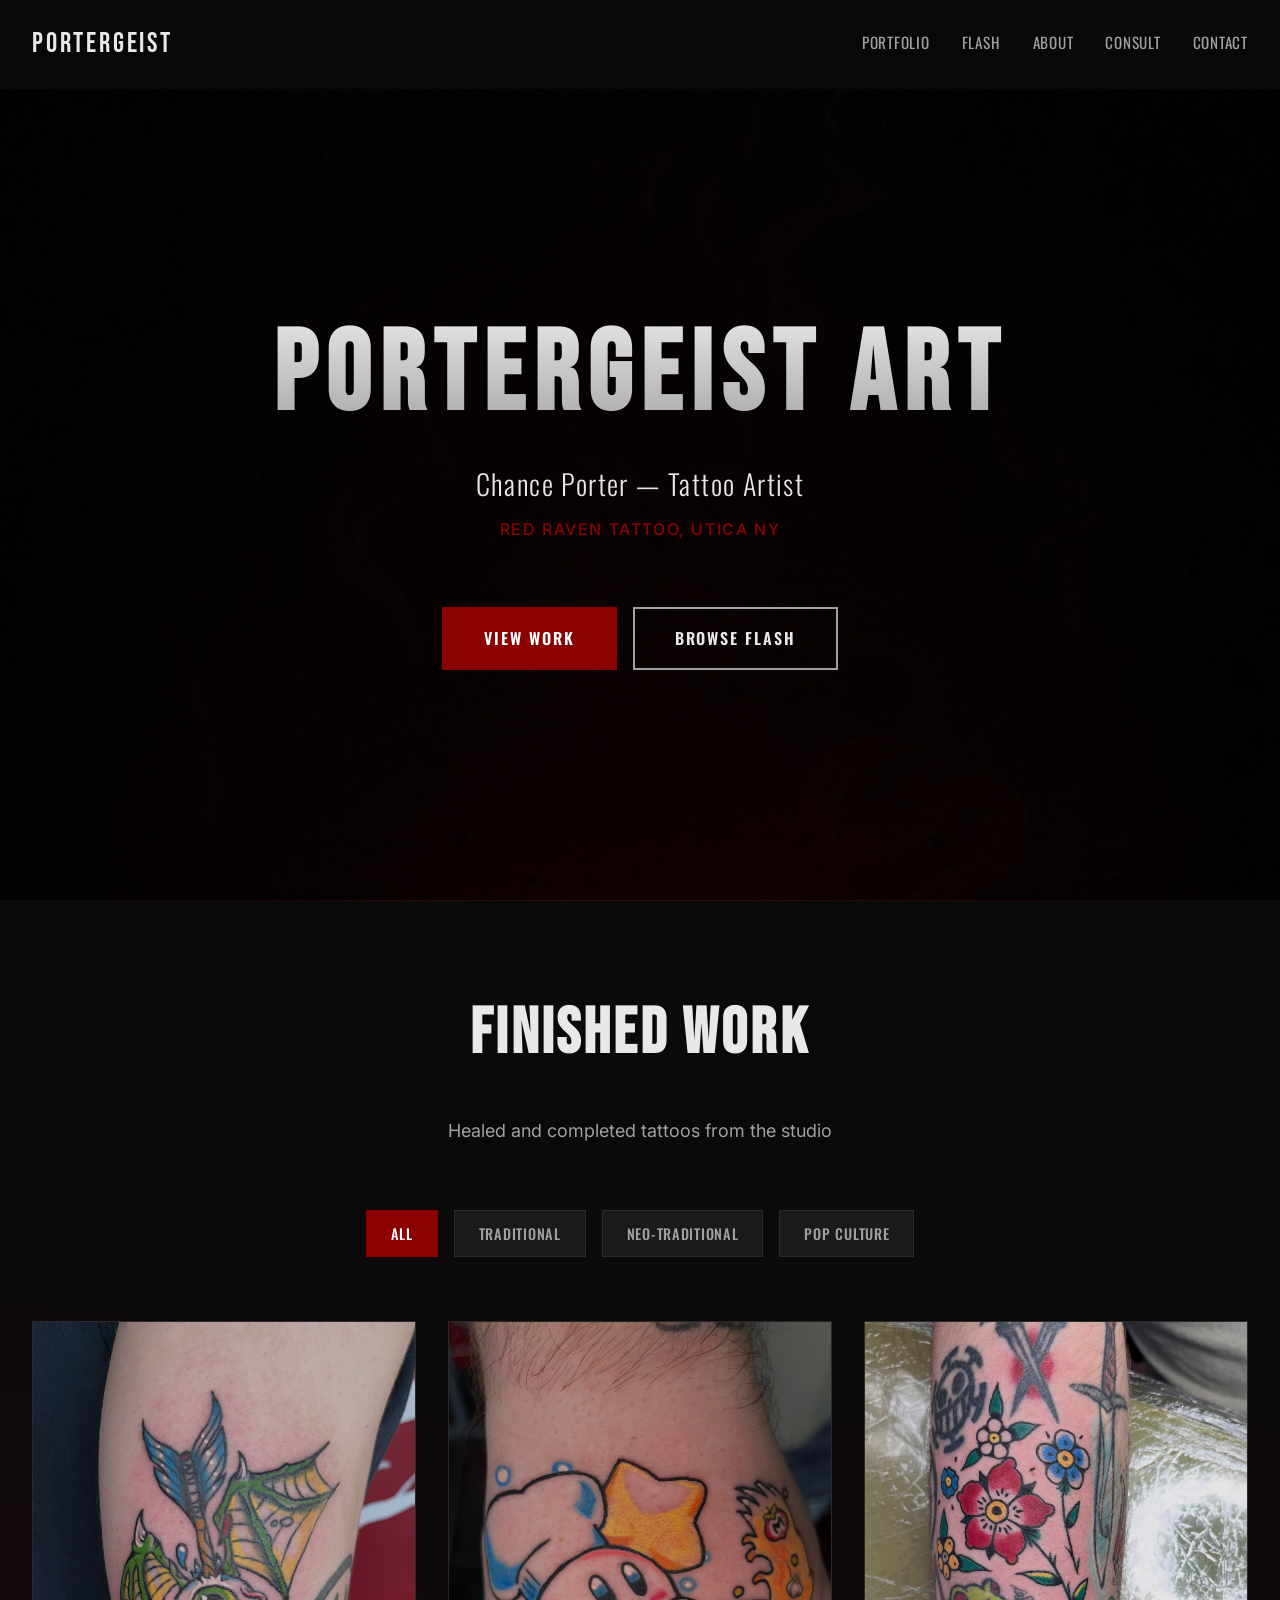
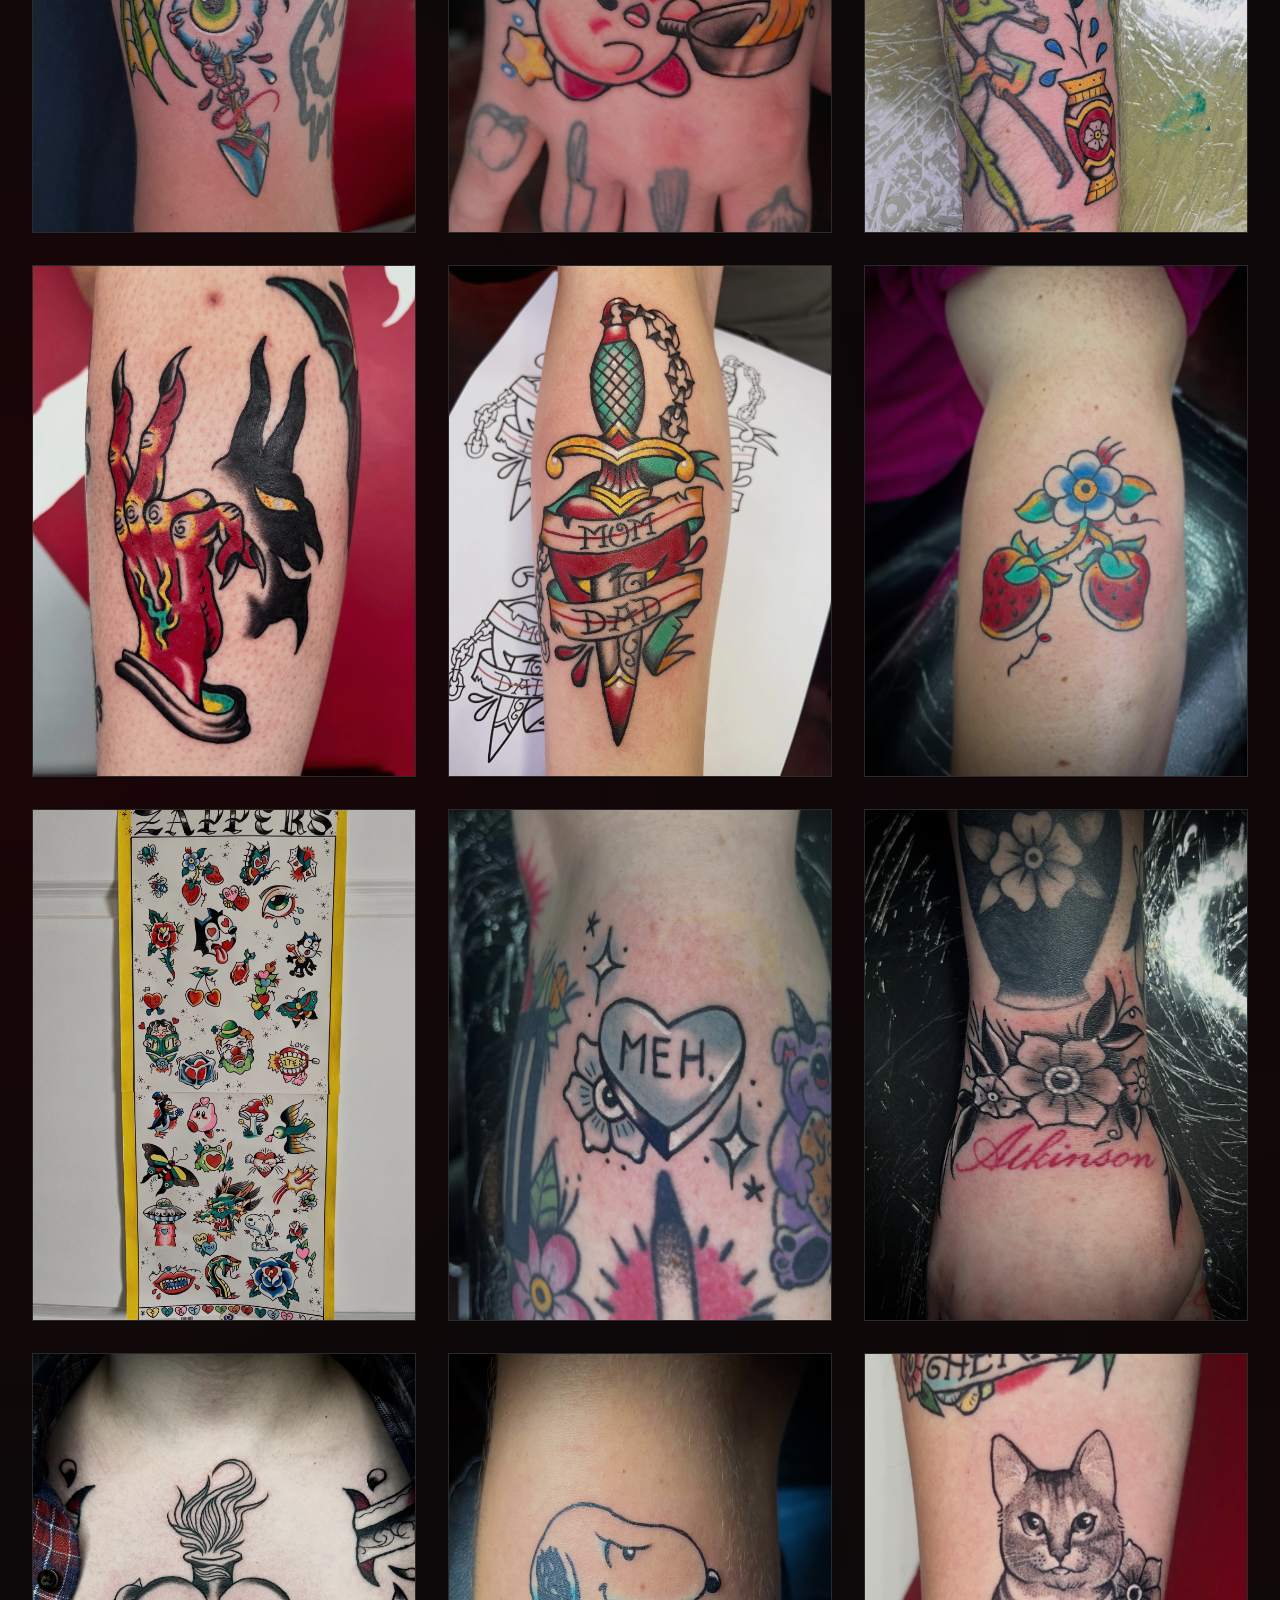
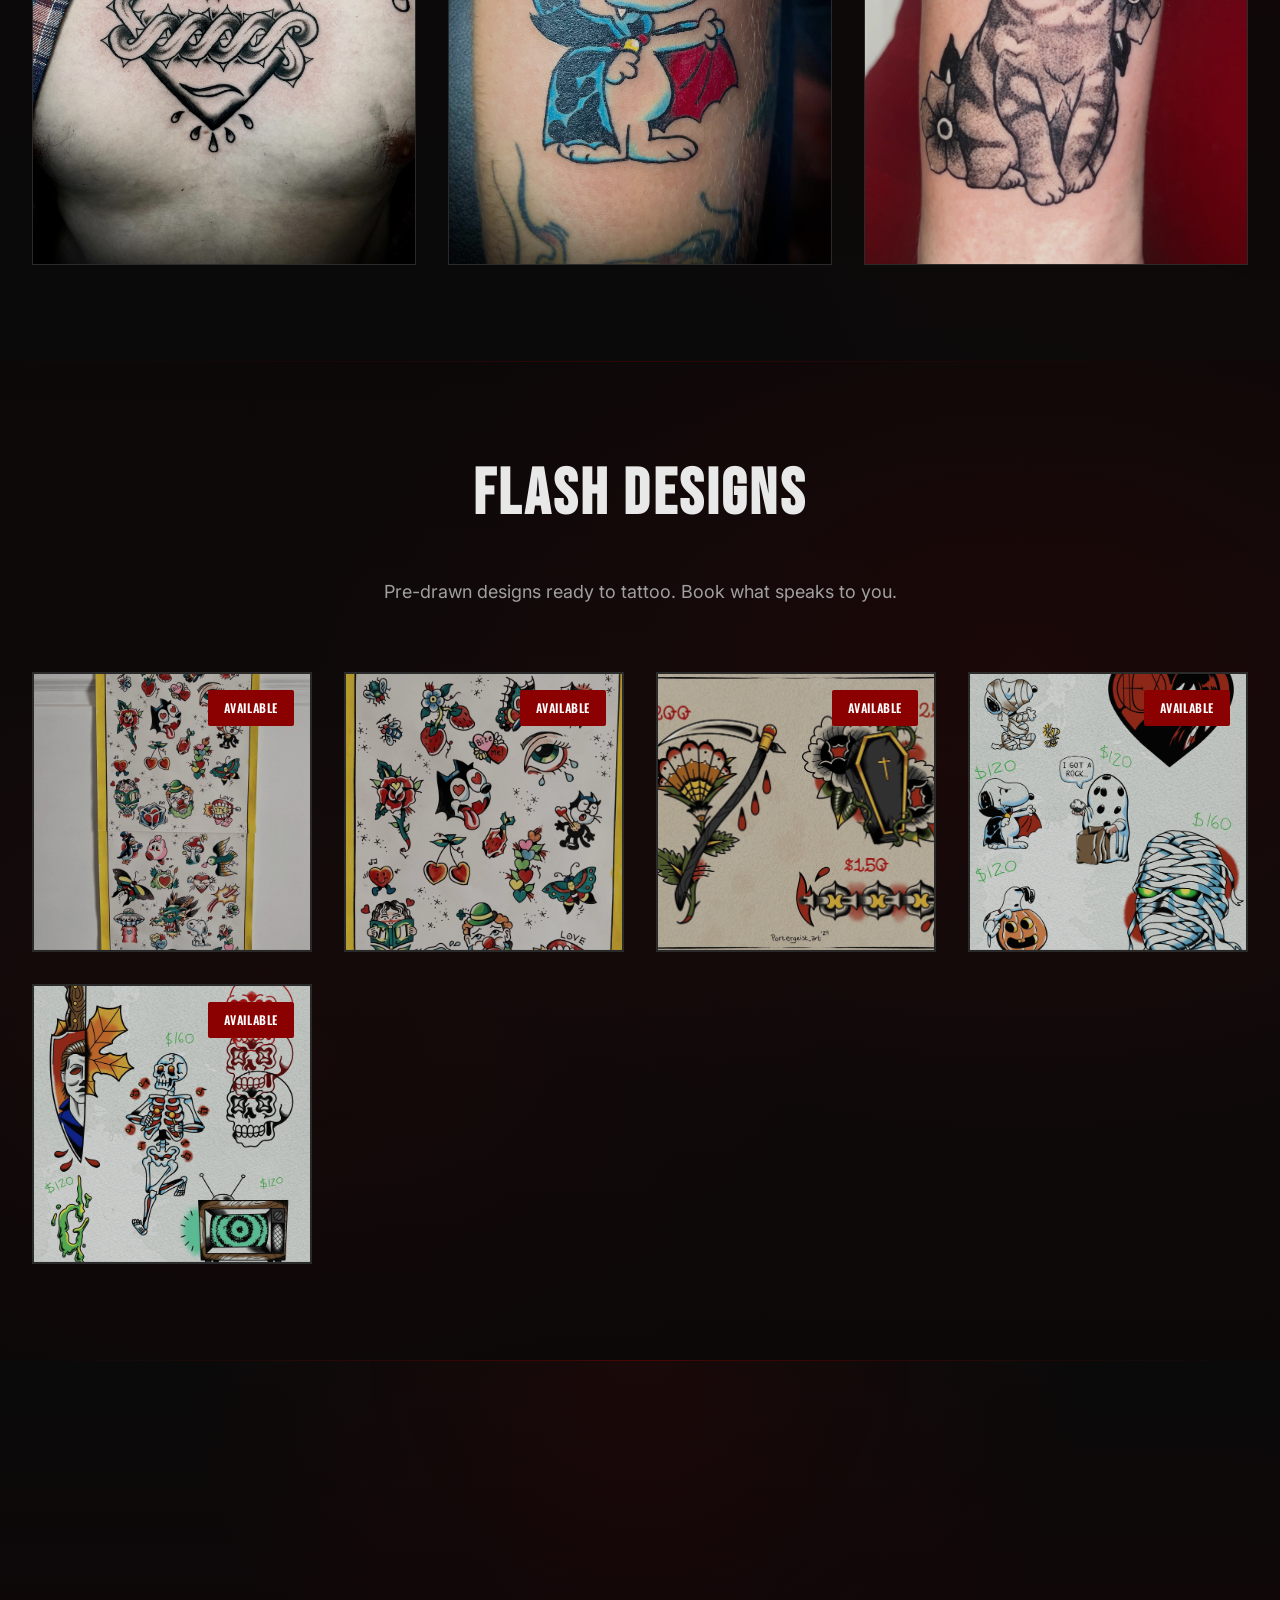
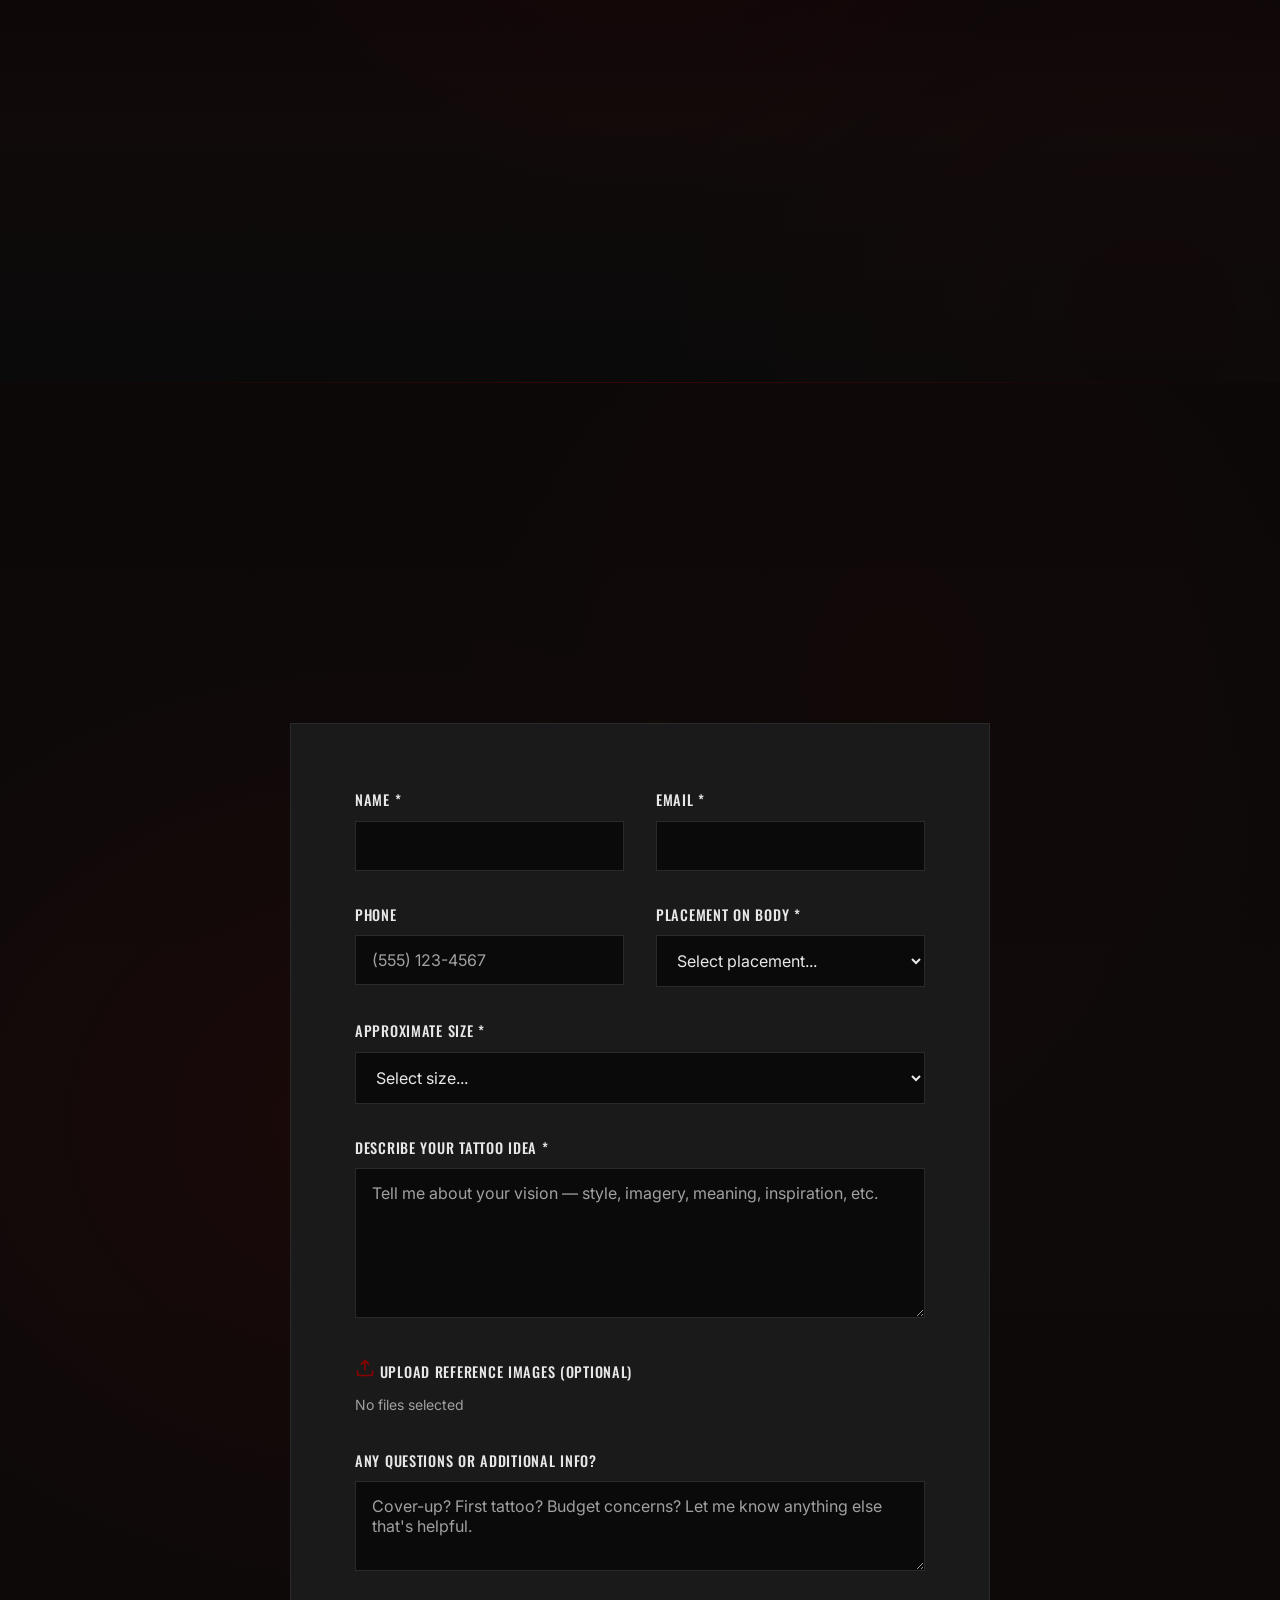
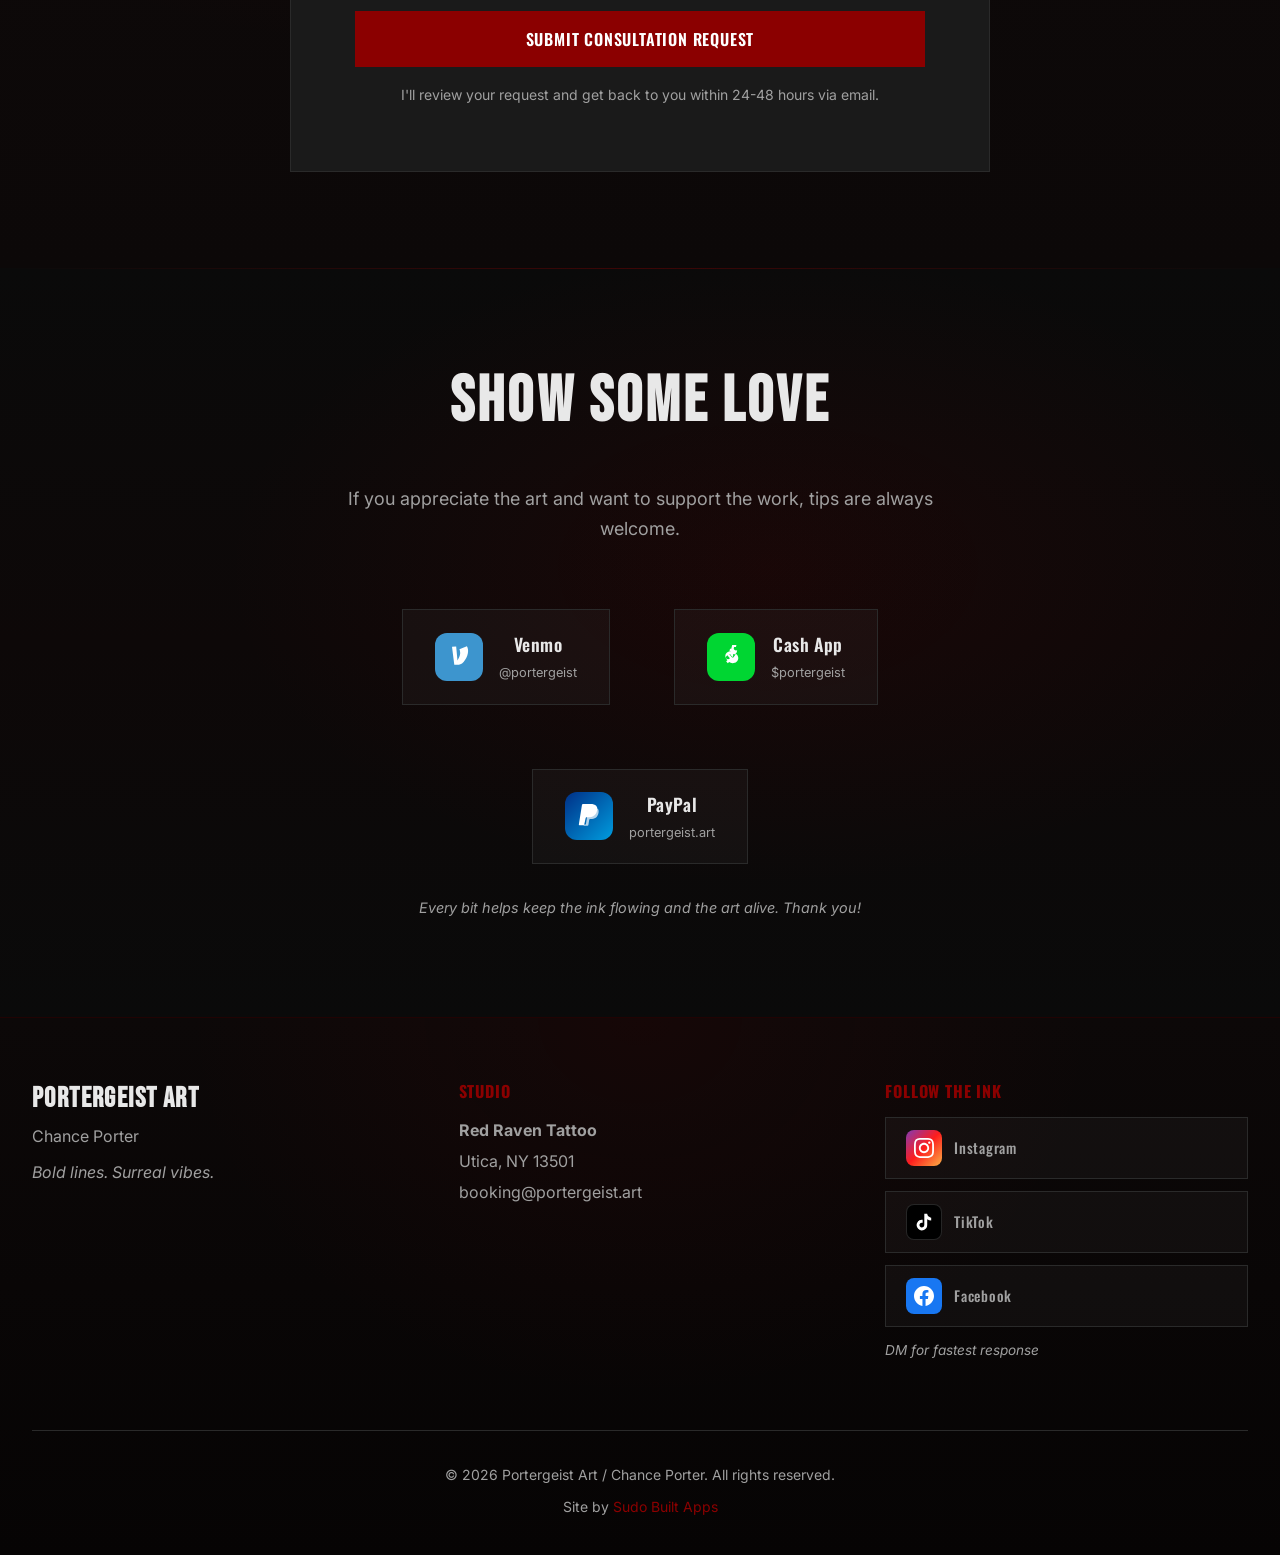
==== index.html @ 1c32aead "Portergeist Art - tattoo portfolio site for Chance Porter" ====
<!DOCTYPE html>
<html lang="en">
<head>
    <meta charset="UTF-8">
    <meta name="viewport" content="width=device-width, initial-scale=1.0">
    <meta name="description" content="Portergeist Art - Chance Porter, tattoo artist specializing in neo-traditional, blackwork, and illustrative tattoos at Red Raven Tattoo, Utica NY">
    <title>Portergeist Art | Chance Porter - Tattoo Artist</title>
    
    <!-- Google Fonts -->
    <link rel="preconnect" href="https://fonts.googleapis.com">
    <link rel="preconnect" href="https://fonts.gstatic.com" crossorigin>
    <link href="https://fonts.googleapis.com/css2?family=Bebas+Neue&family=Oswald:wght@300;400;600;700&family=Inter:wght@300;400;500;600&display=swap" rel="stylesheet">
    
    <link rel="stylesheet" href="styles.css">
</head>
<body>
    <!-- Navigation -->
    <nav class="navbar" id="navbar">
        <div class="nav-container">
            <a href="#hero" class="nav-logo">PORTERGEIST</a>
            <button class="nav-toggle" id="navToggle" aria-label="Toggle navigation">
                <span></span>
                <span></span>
                <span></span>
            </button>
            <ul class="nav-menu" id="navMenu">
                <li><a href="#portfolio" class="nav-link">Portfolio</a></li>
                <li><a href="#flash" class="nav-link">Flash</a></li>
                <li><a href="#about" class="nav-link">About</a></li>
                <li><a href="#consultation" class="nav-link">Consult</a></li>
                <li><a href="#contact" class="nav-link">Contact</a></li>
            </ul>
        </div>
    </nav>

    <!-- Hero Section -->
    <section id="hero" class="hero">
        <div class="hero-content">
            <h1 class="hero-title" data-scroll-reveal>PORTERGEIST ART</h1>
            <p class="hero-subtitle" data-scroll-reveal>Chance Porter — Tattoo Artist</p>
            <p class="hero-location" data-scroll-reveal>Red Raven Tattoo, Utica NY</p>
            <div class="hero-ctas" data-scroll-reveal>
                <a href="#portfolio" class="hero-cta" data-text="View Work"><span>View Work</span></a>
                <a href="#flash" class="hero-cta hero-cta-secondary" data-text="Browse Flash"><span>Browse Flash</span></a>
            </div>
        </div>
        <div class="hero-overlay"></div>
        <div class="hero-bg"></div>
    </section>

    <!-- Portfolio Section (Completed Work) -->
    <section id="portfolio" class="portfolio">
        <div class="container">
            <h2 class="section-title" data-scroll-reveal>Finished Work</h2>
            <p class="section-intro" data-scroll-reveal>Healed and completed tattoos from the studio</p>
            
            <!-- Filter Tabs -->
            <div class="filter-tabs" data-scroll-reveal>
                <button class="filter-btn active" data-filter="all">All</button>
                <button class="filter-btn" data-filter="traditional">Traditional</button>
                <button class="filter-btn" data-filter="neo-traditional">Neo-Traditional</button>
                <button class="filter-btn" data-filter="pop-culture">Pop Culture</button>
            </div>

            <!-- Masonry Gallery -->
            <div class="gallery" id="portfolioGallery">
                <!-- Gallery items generated by JavaScript -->
            </div>
        </div>
    </section>

    <!-- Flash Gallery Section (Available Designs) -->
    <section id="flash" class="flash-gallery">
        <div class="container">
            <h2 class="section-title" data-scroll-reveal>Flash Designs</h2>
            <p class="section-intro" data-scroll-reveal>Pre-drawn designs ready to tattoo. Book what speaks to you.</p>
            
            <div class="flash-grid" id="flashGrid">
                <!-- Flash items generated by JavaScript -->
            </div>
        </div>
    </section>

    <!-- About Section -->
    <section id="about" class="about">
        <div class="container">
            <div class="about-content">
                <h2 class="section-title" data-scroll-reveal>About Portergeist</h2>
                <div class="about-text" data-scroll-reveal>
                    <p class="about-intro">Trad and Neo-Trad tattoo artist at Red Raven Tattoo in Utica, NY.</p>
                    <p>Bold lines, bright color, and a soft spot for pop culture. From classic American traditional to anime and cartoon pieces — if you've got an idea, let's make it permanent.</p>
                    <div class="about-socials">
                        <a href="https://instagram.com/portergeist_art" target="_blank" class="social-stat social-stat--ig">
                            <div class="social-stat-icon">
                                <svg viewBox="0 0 24 24"><path d="M12 2.163c3.204 0 3.584.012 4.85.07 3.252.148 4.771 1.691 4.919 4.919.058 1.265.069 1.645.069 4.849 0 3.205-.012 3.584-.069 4.849-.149 3.225-1.664 4.771-4.919 4.919-1.266.058-1.644.07-4.85.07-3.204 0-3.584-.012-4.849-.07-3.26-.149-4.771-1.699-4.919-4.92-.058-1.265-.07-1.644-.07-4.849 0-3.204.013-3.583.07-4.849.149-3.227 1.664-4.771 4.919-4.919 1.266-.057 1.645-.069 4.849-.069zm0-2.163c-3.259 0-3.667.014-4.947.072-4.358.2-6.78 2.618-6.98 6.98-.059 1.281-.073 1.689-.073 4.948 0 3.259.014 3.668.072 4.948.2 4.358 2.618 6.78 6.98 6.98 1.281.058 1.689.072 4.948.072 3.259 0 3.668-.014 4.948-.072 4.354-.2 6.782-2.618 6.979-6.98.059-1.28.073-1.689.073-4.948 0-3.259-.014-3.667-.072-4.947-.196-4.354-2.617-6.78-6.979-6.98-1.281-.059-1.69-.073-4.949-.073zm0 5.838c-3.403 0-6.162 2.759-6.162 6.162s2.759 6.163 6.162 6.163 6.162-2.759 6.162-6.163c0-3.403-2.759-6.162-6.162-6.162zm0 10.162c-2.209 0-4-1.79-4-4 0-2.209 1.791-4 4-4s4 1.791 4 4c0 2.21-1.791 4-4 4zm6.406-11.845c-.796 0-1.441.645-1.441 1.44s.645 1.44 1.441 1.44c.795 0 1.439-.645 1.439-1.44s-.644-1.44-1.439-1.44z"/></svg>
                            </div>
                            <div class="social-stat-info">
                                <span class="social-stat-number">801</span>
                                <span class="social-stat-label">Followers</span>
                                <span class="social-stat-handle">@portergeist_art</span>
                            </div>
                        </a>
                        <a href="https://tiktok.com/@chance_portergeist" target="_blank" class="social-stat social-stat--tt">
                            <div class="social-stat-icon">
                                <svg viewBox="0 0 24 24"><path d="M19.59 6.69a4.83 4.83 0 01-3.77-4.25V2h-3.45v13.67a2.89 2.89 0 01-2.88 2.5 2.89 2.89 0 01-2.89-2.89 2.89 2.89 0 012.89-2.89c.28 0 .54.04.79.1v-3.5a6.37 6.37 0 00-.79-.05A6.34 6.34 0 003.15 15.2a6.34 6.34 0 006.34 6.34 6.34 6.34 0 006.34-6.34V8.98a8.21 8.21 0 004.76 1.52v-3.4a4.85 4.85 0 01-1-.41z"/></svg>
                            </div>
                            <div class="social-stat-info">
                                <span class="social-stat-number">97</span>
                                <span class="social-stat-label">Followers</span>
                                <span class="social-stat-handle">@chance_portergeist</span>
                            </div>
                        </a>
                    </div>
                </div>
            </div>
        </div>
    </section>

    <!-- Consultation Form Section -->
    <section id="consultation" class="consultation">
        <div class="container">
            <h2 class="section-title" data-scroll-reveal>Start Your Journey</h2>
            <p class="consultation-intro" data-scroll-reveal>Ready to bring your vision to life? Fill out the form below for an initial consultation.</p>
            
            <form class="consultation-form" id="consultationForm" data-scroll-reveal>
                <div class="form-row">
                    <div class="form-group">
                        <label for="name">Name *</label>
                        <input type="text" id="name" name="name" required>
                    </div>
                    <div class="form-group">
                        <label for="email">Email *</label>
                        <input type="email" id="email" name="email" required>
                    </div>
                </div>
                
                <div class="form-row">
                    <div class="form-group">
                        <label for="phone">Phone</label>
                        <input type="tel" id="phone" name="phone" placeholder="(555) 123-4567">
                    </div>
                    <div class="form-group">
                        <label for="placement">Placement on Body *</label>
                        <select id="placement" name="placement" required>
                            <option value="">Select placement...</option>
                            <option value="arm">Arm (upper/forearm)</option>
                            <option value="leg">Leg (thigh/calf)</option>
                            <option value="back">Back (full/upper/lower)</option>
                            <option value="chest">Chest</option>
                            <option value="shoulder">Shoulder</option>
                            <option value="ribs">Ribs</option>
                            <option value="hand-foot">Hand/Foot</option>
                            <option value="neck">Neck</option>
                            <option value="other">Other</option>
                        </select>
                    </div>
                </div>
                
                <div class="form-group">
                    <label for="size">Approximate Size *</label>
                    <select id="size" name="size" required>
                        <option value="">Select size...</option>
                        <option value="small">Small (< 3 inches / palm-sized)</option>
                        <option value="medium">Medium (3-6 inches / hand-sized)</option>
                        <option value="large">Large (6-12 inches / half limb)</option>
                        <option value="xlarge">Extra Large (> 12 inches / full limb)</option>
                        <option value="sleeve">Sleeve (half or full)</option>
                        <option value="back-piece">Back Piece</option>
                    </select>
                </div>
                
                <div class="form-group">
                    <label for="description">Describe Your Tattoo Idea *</label>
                    <textarea id="description" name="description" rows="6" placeholder="Tell me about your vision — style, imagery, meaning, inspiration, etc." required></textarea>
                </div>
                
                <div class="form-group">
                    <label for="references" class="file-label">
                        <svg width="20" height="20" viewBox="0 0 24 24" fill="none" stroke="currentColor" stroke-width="2">
                            <path d="M21 15v4a2 2 0 0 1-2 2H5a2 2 0 0 1-2-2v-4"></path>
                            <polyline points="17 8 12 3 7 8"></polyline>
                            <line x1="12" y1="3" x2="12" y2="15"></line>
                        </svg>
                        Upload Reference Images (optional)
                    </label>
                    <input type="file" id="references" name="references" accept="image/*" multiple>
                    <span class="file-info" id="fileInfo">No files selected</span>
                </div>
                
                <div class="form-group">
                    <label for="questions">Any Questions or Additional Info?</label>
                    <textarea id="questions" name="questions" rows="3" placeholder="Cover-up? First tattoo? Budget concerns? Let me know anything else that's helpful."></textarea>
                </div>
                
                <button type="submit" class="btn btn-primary btn-block">Submit Consultation Request</button>
                <p class="form-note">I'll review your request and get back to you within 24-48 hours via email.</p>
            </form>
        </div>
    </section>

    <!-- Tip Jar Section -->
    <section id="tips" class="tips">
        <div class="container">
            <div class="tips-content" data-scroll-reveal>
                <h2 class="section-title">Show Some Love</h2>
                <p class="tips-intro">If you appreciate the art and want to support the work, tips are always welcome.</p>
                
                <div class="tip-options">
                    <a href="#" class="tip-btn tip-venmo" target="_blank" rel="noopener">
                        <div class="tip-icon tip-icon--venmo">
                            <svg viewBox="0 0 24 24" fill="white">
                                <path d="M19.885 1.293c.838 1.437 1.215 2.918 1.215 4.791 0 5.967-5.095 13.715-9.228 13.715H7.29L5 1.81l4.17-.394 1.305 14.072c1.215-1.981 2.717-5.089 2.717-7.215 0-1.793-.305-3.014-.793-3.96L19.885 1.293z"/>
                            </svg>
                        </div>
                        <div class="tip-info">
                            <span class="tip-name">Venmo</span>
                            <span class="tip-handle">@portergeist</span>
                        </div>
                    </a>
                    <a href="#" class="tip-btn tip-cashapp" target="_blank" rel="noopener">
                        <div class="tip-icon tip-icon--cashapp">
                            <svg viewBox="0 0 24 24" fill="white">
                                <path d="M14.432 7.36c.577.336 1.326.504 2.244.504.322 0 .636-.028.942-.084l.558-2.52a6.668 6.668 0 01-1.38.144c-.852 0-1.44-.276-1.764-.828s-.324-1.308-.006-2.268l.09-.264h1.86l.504-2.28H15.6l.66-1.956L13.2 0l-.936 3.804h-1.26l-.504 2.28h1.26l-.126.468c-.48 1.764-.372 3.12.33 4.068.462.624 1.134 1.056 2.016 1.296L14.432 7.36zM7.272 14.16c-.324-.372-.474-.84-.474-1.404 0-.936.504-1.776 1.512-2.52l2.592 2.916c-.552.552-1.164.924-1.836 1.116-.744-.012-1.332-.276-1.794-.708zm5.856-1.56l-2.904-3.3c.852-.444 1.764-.672 2.736-.672 1.272 0 2.34.312 3.204.936l1.44-2.256c-1.248-.852-2.868-1.284-4.86-1.284-1.428 0-2.724.312-3.888.936-1.692.912-2.544 2.304-2.544 4.164 0 1.404.696 2.76 2.088 4.056l-1.26 1.056 1.68 1.896 1.26-1.056c.996.768 2.16 1.152 3.492 1.152 1.584 0 2.916-.48 3.996-1.44 1.14-1.008 1.716-2.268 1.716-3.768 0-1.284-.528-2.472-1.584-3.576l-.66-.672-2.712 3.828z"/>
                            </svg>
                        </div>
                        <div class="tip-info">
                            <span class="tip-name">Cash App</span>
                            <span class="tip-handle">$portergeist</span>
                        </div>
                    </a>
                    <a href="#" class="tip-btn tip-paypal" target="_blank" rel="noopener">
                        <div class="tip-icon tip-icon--paypal">
                            <svg viewBox="0 0 24 24" fill="white">
                                <path d="M7.076 21.337H2.47a.641.641 0 0 1-.633-.74L4.944.901C5.026.382 5.474 0 5.998 0h7.46c2.57 0 4.578.543 5.69 1.81 1.01 1.15 1.304 2.42 1.012 4.287-.023.143-.047.288-.077.437-.983 5.05-4.349 6.797-8.647 6.797H9.603c-.547 0-.882.463-.973.975L7.076 21.337z"/>
                                <path d="M18.828 7.296c-.168.96-.467 1.836-.957 2.616-1.14 1.8-3.15 2.856-5.844 2.856H10.08l-1.2 7.608h-2.16l-.108.672a.641.641 0 0 0 .633.74h3.216c.468 0 .87-.34.942-.8l.036-.192.744-4.716.048-.26c.072-.46.474-.8.942-.8h.588c3.84 0 6.852-1.56 7.728-6.072.36-1.884.18-3.456-.768-4.56a3.018 3.018 0 0 0-.093-.092z" opacity="0.7"/>
                            </svg>
                        </div>
                        <div class="tip-info">
                            <span class="tip-name">PayPal</span>
                            <span class="tip-handle">portergeist.art</span>
                        </div>
                    </a>
                </div>
                
                <p class="tips-note">Every bit helps keep the ink flowing and the art alive. Thank you!</p>
            </div>
        </div>
    </section>

    <!-- Contact/Footer -->
    <footer id="contact" class="footer">
        <div class="container">
            <div class="footer-content">
                <div class="footer-brand">
                    <h3>PORTERGEIST ART</h3>
                    <p>Chance Porter</p>
                    <p class="footer-tagline">Bold lines. Surreal vibes.</p>
                </div>
                
                <div class="footer-location">
                    <h4>Studio</h4>
                    <p><strong>Red Raven Tattoo</strong></p>
                    <p>Utica, NY 13501</p>
                    <p><a href="mailto:booking@portergeist.art">booking@portergeist.art</a></p>
                </div>
                
                <div class="footer-social">
                    <h4>Follow the Ink</h4>
                    <div class="follow-links">
                        <a href="https://instagram.com/portergeist_art" target="_blank" rel="noopener" class="follow-btn follow-btn--ig">
                            <div class="follow-icon">
                                <svg width="20" height="20" viewBox="0 0 24 24" fill="white">
                                    <path d="M12 2.163c3.204 0 3.584.012 4.85.07 3.252.148 4.771 1.691 4.919 4.919.058 1.265.069 1.645.069 4.849 0 3.205-.012 3.584-.069 4.849-.149 3.225-1.664 4.771-4.919 4.919-1.266.058-1.644.07-4.85.07-3.204 0-3.584-.012-4.849-.07-3.26-.149-4.771-1.699-4.919-4.92-.058-1.265-.07-1.644-.07-4.849 0-3.204.013-3.583.07-4.849.149-3.227 1.664-4.771 4.919-4.919 1.266-.057 1.645-.069 4.849-.069zm0-2.163c-3.259 0-3.667.014-4.947.072-4.358.2-6.78 2.618-6.98 6.98-.059 1.281-.073 1.689-.073 4.948 0 3.259.014 3.668.072 4.948.2 4.358 2.618 6.78 6.98 6.98 1.281.058 1.689.072 4.948.072 3.259 0 3.668-.014 4.948-.072 4.354-.2 6.782-2.618 6.979-6.98.059-1.28.073-1.689.073-4.948 0-3.259-.014-3.667-.072-4.947-.196-4.354-2.617-6.78-6.979-6.98-1.281-.059-1.69-.073-4.949-.073zm0 5.838c-3.403 0-6.162 2.759-6.162 6.162s2.759 6.163 6.162 6.163 6.162-2.759 6.162-6.163c0-3.403-2.759-6.162-6.162-6.162zm0 10.162c-2.209 0-4-1.79-4-4 0-2.209 1.791-4 4-4s4 1.791 4 4c0 2.21-1.791 4-4 4zm6.406-11.845c-.796 0-1.441.645-1.441 1.44s.645 1.44 1.441 1.44c.795 0 1.439-.645 1.439-1.44s-.644-1.44-1.439-1.44z"/>
                                </svg>
                            </div>
                            <span>Instagram</span>
                        </a>
                        <a href="https://tiktok.com/@chance_portergeist" target="_blank" rel="noopener" class="follow-btn follow-btn--tt">
                            <div class="follow-icon">
                                <svg width="20" height="20" viewBox="0 0 24 24" fill="white">
                                    <path d="M19.59 6.69a4.83 4.83 0 0 1-3.77-4.25V2h-3.45v13.67a2.89 2.89 0 0 1-5.2 1.74 2.89 2.89 0 0 1 2.31-4.64 2.93 2.93 0 0 1 .88.13V9.4a6.84 6.84 0 0 0-1-.05A6.33 6.33 0 0 0 5 20.1a6.34 6.34 0 0 0 10.86-4.43v-7a8.16 8.16 0 0 0 4.77 1.52v-3.4a4.85 4.85 0 0 1-1-.1z"/>
                                </svg>
                            </div>
                            <span>TikTok</span>
                        </a>
                        <a href="https://facebook.com/chance.porter" target="_blank" rel="noopener" class="follow-btn follow-btn--fb">
                            <div class="follow-icon">
                                <svg width="20" height="20" viewBox="0 0 24 24" fill="white">
                                    <path d="M24 12.073c0-6.627-5.373-12-12-12s-12 5.373-12 12c0 5.99 4.388 10.954 10.125 11.854v-8.385H7.078v-3.47h3.047V9.43c0-3.007 1.792-4.669 4.533-4.669 1.312 0 2.686.235 2.686.235v2.953H15.83c-1.491 0-1.956.925-1.956 1.874v2.25h3.328l-.532 3.47h-2.796v8.385C19.612 23.027 24 18.062 24 12.073z"/>
                                </svg>
                            </div>
                            <span>Facebook</span>
                        </a>
                    </div>
                    <p class="social-note">DM for fastest response</p>
                </div>
            </div>
            
            <div class="footer-bottom">
                <p>&copy; 2026 Portergeist Art / Chance Porter. All rights reserved.</p>
                <p class="footer-credit">Site by <a href="https://sudobuiltapps.com" target="_blank">Sudo Built Apps</a></p>
            </div>
        </div>
    </footer>

    <!-- Lightbox -->
    <div class="lightbox" id="lightbox">
        <button class="lightbox-close" id="lightboxClose" aria-label="Close lightbox">&times;</button>
        <button class="lightbox-prev" id="lightboxPrev" aria-label="Previous image">&lsaquo;</button>
        <button class="lightbox-next" id="lightboxNext" aria-label="Next image">&rsaquo;</button>
        <div class="lightbox-content">
            <img src="" alt="" id="lightboxImage">
            <div class="lightbox-caption" id="lightboxCaption"></div>
        </div>
    </div>

    <script src="script.js"></script>
</body>
</html>
---- styles.css ----
/* ================================
   PORTERGEIST ART - PREMIUM DARK THEME
   ================================ */

:root {
    /* Color Palette */
    --color-bg: #0a0a0a;
    --color-bg-secondary: #121212;
    --color-bg-elevated: #1a1a1a;
    --color-text: #e8e8e8;
    --color-text-muted: #a0a0a0;
    --color-accent: #8B0000;
    --color-accent-hover: #b30000;
    --color-accent-dim: rgba(139, 0, 0, 0.15);
    --color-border: #2a2a2a;
    --color-border-light: #3a3a3a;
    
    /* Typography */
    --font-display: 'Bebas Neue', sans-serif;
    --font-heading: 'Oswald', sans-serif;
    --font-body: 'Inter', sans-serif;
    
    /* Spacing */
    --spacing-xs: 0.5rem;
    --spacing-sm: 1rem;
    --spacing-md: 2rem;
    --spacing-lg: 4rem;
    --spacing-xl: 6rem;
    
    /* Transitions */
    --transition-fast: 0.2s ease;
    --transition-smooth: 0.4s cubic-bezier(0.4, 0, 0.2, 1);
    
    /* Effects */
    --shadow-sm: 0 2px 8px rgba(0, 0, 0, 0.3);
    --shadow-md: 0 4px 16px rgba(0, 0, 0, 0.4);
    --shadow-lg: 0 8px 32px rgba(0, 0, 0, 0.5);
    --shadow-accent: 0 0 20px rgba(139, 0, 0, 0.3);
}

/* ================================
   RESET & BASE
   ================================ */

* {
    margin: 0;
    padding: 0;
    box-sizing: border-box;
}

html {
    scroll-behavior: smooth;
    overflow-x: hidden;
}

body {
    font-family: var(--font-body);
    background: var(--color-bg);
    color: var(--color-text);
    line-height: 1.7;
    -webkit-font-smoothing: antialiased;
    -moz-osx-font-smoothing: grayscale;
}

::selection {
    background: var(--color-accent);
    color: white;
}

/* ================================
   TYPOGRAPHY
   ================================ */

h1, h2, h3, h4, h5, h6 {
    font-family: var(--font-heading);
    font-weight: 700;
    line-height: 1.2;
}

.section-title {
    font-size: clamp(2.5rem, 5vw, 4rem);
    font-family: var(--font-display);
    text-transform: uppercase;
    letter-spacing: 0.05em;
    margin-bottom: var(--spacing-md);
    color: var(--color-text);
    text-align: center;
    width: 100%;
    position: relative;
}

.section-title::after {
    content: '';
    display: block;
    margin: 8px auto 0;
    width: 0;
    height: 3px;
    background: linear-gradient(90deg, transparent, var(--color-accent), transparent);
    transition: width 0.6s cubic-bezier(0.23, 1, 0.32, 1);
}

.section-title:hover::after {
    width: 60%;
}

.section-intro {
    font-size: 1.125rem;
    color: var(--color-text-muted);
    max-width: 600px;
    margin: 0 auto var(--spacing-lg);
    text-align: center;
}

/* ================================
   UTILITIES
   ================================ */

.container {
    max-width: 1400px;
    margin: 0 auto;
    padding: 0 var(--spacing-md);
}

/* Scroll Reveal */
[data-scroll-reveal] {
    opacity: 0;
    transform: translateY(30px);
    transition: opacity 0.8s ease, transform 0.8s ease;
}

[data-scroll-reveal].revealed {
    opacity: 1;
    transform: translateY(0);
}

/* ================================
   NAVIGATION
   ================================ */

.navbar {
    position: fixed;
    top: 0;
    left: 0;
    right: 0;
    z-index: 1000;
    background: rgba(10, 10, 10, 0.8);
    backdrop-filter: blur(12px);
    border-bottom: 1px solid transparent;
    transition: all var(--transition-smooth);
}

.navbar.scrolled {
    background: rgba(10, 10, 10, 0.95);
    border-bottom-color: var(--color-border);
    box-shadow: var(--shadow-md);
}

.nav-container {
    max-width: 1400px;
    margin: 0 auto;
    padding: 1.25rem var(--spacing-md);
    display: flex;
    justify-content: space-between;
    align-items: center;
}

.nav-logo {
    font-family: var(--font-display);
    font-size: 1.75rem;
    letter-spacing: 0.1em;
    color: var(--color-text);
    text-decoration: none;
    transition: color var(--transition-fast);
}

.nav-logo:hover {
    color: var(--color-accent);
}

.nav-menu {
    display: flex;
    gap: var(--spacing-md);
    list-style: none;
}

.nav-link {
    font-family: var(--font-heading);
    font-size: 0.95rem;
    font-weight: 400;
    text-transform: uppercase;
    letter-spacing: 0.05em;
    color: var(--color-text-muted);
    text-decoration: none;
    transition: color var(--transition-fast);
    position: relative;
}

.nav-link::after {
    content: '';
    position: absolute;
    bottom: -4px;
    left: 0;
    width: 0;
    height: 2px;
    background: var(--color-accent);
    transition: width var(--transition-smooth);
}

.nav-link:hover {
    color: var(--color-text);
}

.nav-link:hover::after {
    width: 100%;
}

/* Mobile Toggle */
.nav-toggle {
    display: none;
    flex-direction: column;
    gap: 5px;
    background: none;
    border: none;
    cursor: pointer;
    padding: 0.5rem;
}

.nav-toggle span {
    width: 25px;
    height: 2px;
    background: var(--color-text);
    transition: all var(--transition-fast);
}

/* ================================
   HERO SECTION
   ================================ */

.hero {
    position: relative;
    min-height: 100vh;
    display: flex;
    align-items: center;
    justify-content: center;
    overflow: hidden;
    padding-top: 80px;
}

.hero-bg {
    position: absolute;
    inset: 0;
    background: 
        url('images/hero-bg.png') center / cover no-repeat;
    filter: brightness(0.5);
}

.hero-overlay {
    position: absolute;
    inset: 0;
    background: 
        linear-gradient(180deg, rgba(10,10,10,0.5) 0%, rgba(10,10,10,0.15) 40%, rgba(10,10,10,0.6) 100%),
        radial-gradient(ellipse at center, transparent 30%, rgba(10,10,10,0.6) 100%);
}

.hero-content {
    position: relative;
    z-index: 10;
    text-align: center;
    max-width: 900px;
    padding: var(--spacing-md);
}

.hero-title {
    font-family: var(--font-display);
    font-size: clamp(3rem, 10vw, 7rem);
    letter-spacing: 0.08em;
    margin-bottom: var(--spacing-sm);
    text-transform: uppercase;
    background: linear-gradient(to bottom, var(--color-text), var(--color-text-muted));
    -webkit-background-clip: text;
    -webkit-text-fill-color: transparent;
    background-clip: text;
}

.hero-subtitle {
    font-family: var(--font-heading);
    font-size: clamp(1.25rem, 3vw, 1.75rem);
    font-weight: 300;
    color: var(--color-text);
    margin-bottom: 0.5rem;
    letter-spacing: 0.05em;
}

.hero-location {
    font-size: 1rem;
    color: var(--color-accent);
    font-weight: 500;
    margin-bottom: var(--spacing-lg);
    text-transform: uppercase;
    letter-spacing: 0.1em;
}

.hero-ctas {
    display: flex;
    gap: var(--spacing-sm);
    justify-content: center;
    flex-wrap: wrap;
}

/* --- HERO BUTTONS --- */
.hero-cta {
    display: inline-block;
    padding: 1rem 2.5rem;
    font-family: var(--font-heading);
    font-size: 1rem;
    font-weight: 600;
    text-transform: uppercase;
    letter-spacing: 0.12em;
    text-decoration: none;
    color: white;
    background: var(--color-accent);
    border: 2px solid var(--color-accent);
    transition: all 0.4s cubic-bezier(0.23, 1, 0.32, 1);
    position: relative;
    overflow: hidden;
}

.hero-cta span {
    position: relative;
    z-index: 1;
    transition: letter-spacing 0.4s ease;
}

.hero-cta:hover {
    background: var(--color-accent-hover);
    border-color: var(--color-accent-hover);
    box-shadow: 
        0 0 20px rgba(139, 0, 0, 0.5),
        0 0 60px rgba(139, 0, 0, 0.2),
        0 8px 25px rgba(0, 0, 0, 0.3);
    transform: translateY(-3px);
}

.hero-cta:hover span {
    letter-spacing: 0.22em;
}

/* Secondary: ghost → fill */
.hero-cta-secondary {
    background: transparent;
    color: var(--color-text);
    border-color: var(--color-text-muted);
}

.hero-cta-secondary:hover {
    background: var(--color-accent);
    border-color: var(--color-accent);
    color: white;
    box-shadow: 
        0 0 20px rgba(139, 0, 0, 0.4),
        0 8px 25px rgba(0, 0, 0, 0.3);
    transform: translateY(-3px);
}

/* ================================
   PORTFOLIO SECTION
   ================================ */

.portfolio {
    padding: var(--spacing-xl) 0;
    background: 
        radial-gradient(ellipse at 0% 50%, rgba(139, 0, 0, 0.12) 0%, transparent 50%),
        radial-gradient(ellipse at 100% 80%, rgba(80, 0, 0, 0.08) 0%, transparent 40%),
        linear-gradient(180deg, #0a0a0a 0%, #0e0608 50%, #0a0a0a 100%);
    position: relative;
}

.portfolio::before {
    content: '';
    position: absolute;
    top: 0;
    left: 0;
    right: 0;
    height: 1px;
    background: linear-gradient(90deg, transparent, rgba(139, 0, 0, 0.4), transparent);
}

.filter-tabs {
    display: flex;
    justify-content: center;
    flex-wrap: wrap;
    gap: var(--spacing-sm);
    margin-bottom: var(--spacing-lg);
}

.filter-btn {
    padding: 0.75rem 1.5rem;
    font-family: var(--font-heading);
    font-size: 0.9rem;
    font-weight: 500;
    text-transform: uppercase;
    letter-spacing: 0.05em;
    background: var(--color-bg-elevated);
    border: 1px solid var(--color-border);
    color: var(--color-text-muted);
    cursor: pointer;
    transition: all var(--transition-fast);
}

.filter-btn:hover {
    border-color: var(--color-accent);
    color: var(--color-text);
    background: rgba(139, 0, 0, 0.15);
    transform: translateY(-2px);
}

.filter-btn.active {
    background: var(--color-accent);
    border-color: var(--color-accent);
    color: white;
}

.gallery {
    display: grid;
    grid-template-columns: repeat(auto-fill, minmax(300px, 1fr));
    gap: var(--spacing-md);
}

/* --- GALLERY: Tilt + red accent line + reveal --- */
.gallery-item {
    position: relative;
    aspect-ratio: 3/4;
    overflow: hidden;
    background: var(--color-bg-elevated);
    border: 1px solid var(--color-border);
    cursor: pointer;
    transition: all 0.5s cubic-bezier(0.23, 1, 0.32, 1);
}

.gallery-item::after {
    content: '';
    position: absolute;
    bottom: 0;
    left: 0;
    width: 0;
    height: 3px;
    background: linear-gradient(90deg, var(--color-accent), #ff4444);
    transition: width 0.4s cubic-bezier(0.23, 1, 0.32, 1);
    z-index: 3;
}

.gallery-item:hover::after {
    width: 100%;
}

.gallery-item:hover {
    transform: translateY(-12px) scale(1.03);
    box-shadow: 
        0 20px 40px rgba(0, 0, 0, 0.4),
        0 0 0 1px var(--color-accent),
        inset 0 0 30px rgba(139, 0, 0, 0.1);
    border-color: transparent;
}

.gallery-item img {
    width: 100%;
    height: 100%;
    object-fit: cover;
    transition: transform 0.6s cubic-bezier(0.23, 1, 0.32, 1), filter 0.4s ease;
    filter: brightness(0.9) saturate(0.9);
}

.gallery-item:hover img {
    transform: scale(1.1);
    filter: brightness(1) saturate(1.1);
}

.gallery-item-overlay {
    position: absolute;
    inset: 0;
    background: linear-gradient(
        to top,
        rgba(10, 10, 10, 0.9) 0%,
        rgba(139, 0, 0, 0.2) 30%,
        transparent 60%
    );
    opacity: 0;
    transition: opacity 0.4s ease;
    display: flex;
    align-items: flex-end;
    padding: var(--spacing-sm);
    backdrop-filter: blur(3px);
    -webkit-backdrop-filter: blur(3px);
}

.gallery-item:hover .gallery-item-overlay {
    opacity: 1;
}

.gallery-item-caption {
    font-family: var(--font-heading);
    font-size: 0.9rem;
    text-transform: uppercase;
    letter-spacing: 0.1em;
    color: white;
    transform: translateY(10px);
    transition: transform 0.4s ease;
}

.gallery-item:hover .gallery-item-caption {
    transform: translateY(0);
}

/* Flash badge on gallery items */
.gallery-item.hidden {
    display: none;
}

/* ================================
   FLASH GALLERY
   ================================ */

.flash-gallery {
    padding: var(--spacing-xl) 0;
    background: 
        radial-gradient(ellipse at 80% 30%, rgba(139, 0, 0, 0.1) 0%, transparent 50%),
        radial-gradient(ellipse at 20% 70%, rgba(100, 0, 0, 0.08) 0%, transparent 40%),
        linear-gradient(180deg, #0c0808 0%, #100a0a 50%, #0c0808 100%);
    position: relative;
}

.flash-gallery::before {
    content: '';
    position: absolute;
    top: 0;
    left: 0;
    right: 0;
    height: 1px;
    background: linear-gradient(90deg, transparent, rgba(139, 0, 0, 0.25), transparent);
}

.flash-grid {
    display: grid;
    grid-template-columns: repeat(auto-fill, minmax(280px, 1fr));
    gap: var(--spacing-md);
}

/* --- FLASH: Rotate-in border + desaturate-to-color reveal --- */
.flash-item {
    position: relative;
    aspect-ratio: 1;
    background: var(--color-bg-elevated);
    border: 2px solid var(--color-border);
    overflow: hidden;
    transition: all 0.5s cubic-bezier(0.23, 1, 0.32, 1);
    cursor: pointer;
}

.flash-item::before {
    content: '';
    position: absolute;
    inset: -2px;
    background: conic-gradient(
        var(--color-accent) 0deg,
        transparent 60deg,
        transparent 180deg,
        var(--color-accent) 240deg,
        transparent 300deg
    );
    opacity: 0;
    transition: opacity 0.4s ease;
    z-index: 0;
    animation: borderSpin 3s linear infinite paused;
}

.flash-item:hover::before {
    opacity: 1;
    animation-play-state: running;
}

@keyframes borderSpin {
    to { transform: rotate(360deg); }
}

.flash-item::after {
    content: '';
    position: absolute;
    inset: 2px;
    background: var(--color-bg-elevated);
    z-index: 0;
}

.flash-item > * {
    position: relative;
    z-index: 1;
}

.flash-item:hover {
    transform: translateY(-8px);
    box-shadow: 0 20px 50px rgba(139, 0, 0, 0.3);
}

.flash-item img {
    width: 100%;
    height: 100%;
    object-fit: cover;
    transition: transform 0.5s cubic-bezier(0.23, 1, 0.32, 1), filter 0.5s ease;
    filter: grayscale(30%) brightness(0.85);
    position: relative;
    z-index: 1;
}

.flash-item:hover img {
    transform: scale(1.08);
    filter: grayscale(0%) brightness(1);
}

.flash-item img {
    width: 100%;
    height: 100%;
    object-fit: cover;
}

.flash-badge {
    position: absolute;
    top: var(--spacing-sm);
    right: var(--spacing-sm);
    padding: 0.5rem 1rem;
    font-family: var(--font-heading);
    font-size: 0.75rem;
    font-weight: 600;
    text-transform: uppercase;
    letter-spacing: 0.05em;
    background: var(--color-accent);
    color: white;
    border-radius: 2px;
}

.flash-badge.claimed {
    background: var(--color-text-muted);
}

.flash-item-info {
    position: absolute;
    bottom: 0;
    left: 0;
    right: 0;
    padding: var(--spacing-sm);
    background: linear-gradient(to top, rgba(10,10,10,0.8) 0%, rgba(139,0,0,0.15) 60%, transparent 100%);
    backdrop-filter: blur(4px);
    -webkit-backdrop-filter: blur(4px);
    transform: translateY(100%);
    transition: transform 0.4s cubic-bezier(0.23, 1, 0.32, 1);
    z-index: 2;
}

.flash-item:hover .flash-item-info {
    transform: translateY(0);
}

.flash-item-title {
    font-family: var(--font-heading);
    font-size: 1rem;
    margin-bottom: 0.25rem;
    color: white;
}

.flash-item-size {
    font-size: 0.85rem;
    color: var(--color-text-muted);
}

/* ================================
   ABOUT SECTION
   ================================ */

.about {
    padding: var(--spacing-xl) 0;
    background: 
        radial-gradient(ellipse at 50% 0%, rgba(139, 0, 0, 0.12) 0%, transparent 50%),
        radial-gradient(circle at 90% 90%, rgba(100, 0, 0, 0.06) 0%, transparent 40%),
        linear-gradient(180deg, #0a0a0a 0%, #0d0708 40%, #100a0a 60%, #0a0a0a 100%);
    position: relative;
}

.about::before {
    content: '';
    position: absolute;
    top: 0;
    left: 0;
    right: 0;
    height: 1px;
    background: linear-gradient(90deg, transparent, rgba(139, 0, 0, 0.4), transparent);
}

.about-content {
    max-width: 800px;
    margin: 0 auto;
    text-align: center;
}

.about-text {
    font-size: 1.125rem;
    line-height: 1.8;
}

.about-intro {
    font-size: 1.5rem;
    font-weight: 500;
    color: var(--color-text);
    margin-bottom: var(--spacing-md);
    line-height: 1.5;
}

.about-text p {
    margin-bottom: var(--spacing-md);
    color: var(--color-text-muted);
}

.about-text strong {
    color: var(--color-accent);
}

.about-socials {
    display: flex;
    gap: var(--spacing-lg);
    justify-content: center;
    margin-top: var(--spacing-lg);
}

.social-stat {
    display: flex;
    align-items: center;
    gap: 1rem;
    padding: 1.25rem 2rem;
    border: 1px solid var(--color-border);
    text-decoration: none;
    transition: all 0.4s cubic-bezier(0.23, 1, 0.32, 1);
    background: rgba(255, 255, 255, 0.02);
    position: relative;
    overflow: hidden;
}

.social-stat::before {
    content: '';
    position: absolute;
    inset: 0;
    opacity: 0;
    transition: opacity 0.4s ease;
}

.social-stat--ig::before {
    background: linear-gradient(135deg, rgba(131, 58, 180, 0.1), rgba(253, 29, 29, 0.1), rgba(252, 176, 69, 0.1));
}

.social-stat--tt::before {
    background: linear-gradient(135deg, rgba(0, 242, 234, 0.08), rgba(255, 0, 80, 0.08));
}

.social-stat:hover::before {
    opacity: 1;
}

.social-stat:hover {
    border-color: transparent;
    transform: translateY(-4px);
}

.social-stat--ig:hover {
    border-color: rgba(225, 48, 108, 0.4);
    box-shadow: 0 12px 30px rgba(225, 48, 108, 0.15);
}

.social-stat--tt:hover {
    border-color: rgba(0, 242, 234, 0.3);
    box-shadow: 0 12px 30px rgba(0, 242, 234, 0.1);
}

.social-stat-icon {
    width: 44px;
    height: 44px;
    display: flex;
    align-items: center;
    justify-content: center;
    border-radius: 12px;
    flex-shrink: 0;
    position: relative;
    z-index: 1;
}

.social-stat--ig .social-stat-icon {
    background: linear-gradient(135deg, #833ab4, #fd1d1d, #fcb045);
}

.social-stat--tt .social-stat-icon {
    background: #000;
    border: 1px solid rgba(255, 255, 255, 0.15);
}

.social-stat-icon svg {
    width: 22px;
    height: 22px;
    fill: white;
}

.social-stat-info {
    display: flex;
    flex-direction: column;
    position: relative;
    z-index: 1;
}

.social-stat-number {
    font-family: var(--font-display);
    font-size: 1.75rem;
    color: var(--color-text);
    line-height: 1;
    letter-spacing: 0.02em;
}

.social-stat-label {
    font-family: var(--font-body);
    font-size: 0.75rem;
    text-transform: uppercase;
    letter-spacing: 0.12em;
    color: var(--color-text-muted);
    margin-top: 2px;
}

.social-stat-handle {
    font-family: var(--font-body);
    font-size: 0.7rem;
    color: var(--color-text-muted);
    opacity: 0.6;
}

.about-stats {
    display: grid;
    grid-template-columns: repeat(auto-fit, minmax(150px, 1fr));
    gap: var(--spacing-md);
    margin-top: var(--spacing-lg);
    padding-top: var(--spacing-lg);
    border-top: 1px solid var(--color-border);
}

.stat {
    display: flex;
    flex-direction: column;
    align-items: center;
}

.stat-number {
    font-family: var(--font-display);
    font-size: 3rem;
    color: var(--color-accent);
    line-height: 1;
    margin-bottom: 0.5rem;
}

.stat-label {
    font-family: var(--font-heading);
    font-size: 0.85rem;
    text-transform: uppercase;
    letter-spacing: 0.05em;
    color: var(--color-text-muted);
}

/* ================================
   CONSULTATION FORM
   ================================ */

.consultation {
    padding: var(--spacing-xl) 0;
    background: 
        radial-gradient(ellipse at 30% 50%, rgba(139, 0, 0, 0.1) 0%, transparent 50%),
        radial-gradient(ellipse at 70% 20%, rgba(80, 0, 0, 0.07) 0%, transparent 40%),
        linear-gradient(180deg, #0c0808 0%, #0e0a0a 50%, #0c0808 100%);
    position: relative;
}

.consultation::before {
    content: '';
    position: absolute;
    top: 0;
    left: 0;
    right: 0;
    height: 1px;
    background: linear-gradient(90deg, transparent, rgba(139, 0, 0, 0.35), transparent);
}

.consultation-intro {
    text-align: center;
    font-size: 1.125rem;
    color: var(--color-text-muted);
    max-width: 600px;
    margin: 0 auto var(--spacing-lg);
}

.consultation-form {
    max-width: 700px;
    margin: 0 auto;
    background: var(--color-bg-elevated);
    padding: var(--spacing-lg);
    border: 1px solid var(--color-border);
}

.form-row {
    display: grid;
    grid-template-columns: repeat(auto-fit, minmax(250px, 1fr));
    gap: var(--spacing-md);
}

.form-group {
    margin-bottom: var(--spacing-md);
}

.form-group label {
    display: block;
    font-family: var(--font-heading);
    font-size: 0.9rem;
    font-weight: 500;
    text-transform: uppercase;
    letter-spacing: 0.05em;
    color: var(--color-text);
    margin-bottom: 0.5rem;
}

.form-group input,
.form-group select,
.form-group textarea {
    width: 100%;
    padding: 0.875rem 1rem;
    font-family: var(--font-body);
    font-size: 1rem;
    background: var(--color-bg);
    border: 1px solid var(--color-border);
    color: var(--color-text);
    transition: all var(--transition-fast);
}

.form-group input:focus,
.form-group select:focus,
.form-group textarea:focus {
    outline: none;
    border-color: var(--color-accent);
    box-shadow: 0 0 0 3px var(--color-accent-dim);
}

.form-group input::placeholder,
.form-group textarea::placeholder {
    color: var(--color-text-muted);
}

.file-label {
    display: flex;
    align-items: center;
    gap: 0.5rem;
    cursor: pointer;
}

.file-label svg {
    color: var(--color-accent);
}

.form-group input[type="file"] {
    display: none;
}

.file-info {
    display: block;
    margin-top: 0.5rem;
    font-size: 0.875rem;
    color: var(--color-text-muted);
}

.form-note {
    text-align: center;
    font-size: 0.875rem;
    color: var(--color-text-muted);
    margin-top: var(--spacing-sm);
}

/* ================================
   BUTTONS
   ================================ */

.btn {
    display: inline-block;
    padding: 0.875rem 2rem;
    font-family: var(--font-heading);
    font-size: 1rem;
    font-weight: 600;
    text-transform: uppercase;
    letter-spacing: 0.05em;
    text-decoration: none;
    border: 2px solid;
    cursor: pointer;
    transition: all var(--transition-smooth);
}

.btn-primary {
    background: var(--color-accent);
    border-color: var(--color-accent);
    color: white;
}

.btn-primary:hover {
    background: var(--color-accent-hover);
    border-color: var(--color-accent-hover);
    box-shadow: var(--shadow-accent);
    transform: translateY(-2px);
}

.btn-block {
    display: block;
    width: 100%;
    text-align: center;
}

/* ================================
   TIP JAR
   ================================ */

.tips {
    padding: var(--spacing-xl) 0;
    background: 
        radial-gradient(ellipse at 60% 40%, rgba(139, 0, 0, 0.1) 0%, transparent 50%),
        linear-gradient(180deg, #0a0a0a 0%, #0d0808 50%, #0a0a0a 100%);
    position: relative;
}

.tips::before {
    content: '';
    position: absolute;
    top: 0;
    left: 0;
    right: 0;
    height: 1px;
    background: linear-gradient(90deg, transparent, rgba(139, 0, 0, 0.4), transparent);
}

.tips-content {
    max-width: 600px;
    margin: 0 auto;
    text-align: center;
}

.tips-intro {
    font-size: 1.125rem;
    color: var(--color-text-muted);
    margin-bottom: var(--spacing-lg);
}

.tip-options {
    display: flex;
    justify-content: center;
    gap: var(--spacing-lg);
    flex-wrap: wrap;
    margin-bottom: var(--spacing-md);
}

.tip-btn {
    display: flex;
    align-items: center;
    gap: 1rem;
    padding: 1.25rem 2rem;
    background: rgba(255, 255, 255, 0.03);
    border: 1px solid var(--color-border);
    color: var(--color-text);
    text-decoration: none;
    transition: all 0.4s cubic-bezier(0.23, 1, 0.32, 1);
    min-width: 200px;
    position: relative;
    overflow: hidden;
}

.tip-btn::before {
    content: '';
    position: absolute;
    inset: 0;
    opacity: 0;
    transition: opacity 0.4s ease;
}

.tip-icon {
    width: 48px;
    height: 48px;
    border-radius: 12px;
    display: flex;
    align-items: center;
    justify-content: center;
    flex-shrink: 0;
    transition: transform 0.4s ease;
}

.tip-icon svg {
    width: 24px;
    height: 24px;
}

.tip-icon--venmo {
    background: #3D95CE;
}

.tip-icon--cashapp {
    background: #00D632;
}

.tip-icon--paypal {
    background: linear-gradient(135deg, #003087, #009cde);
}

.tip-info {
    display: flex;
    flex-direction: column;
}

.tip-name {
    font-family: var(--font-heading);
    font-size: 1.1rem;
    font-weight: 600;
    letter-spacing: 0.03em;
    color: var(--color-text);
}

.tip-handle {
    font-family: var(--font-body);
    font-size: 0.8rem;
    color: var(--color-text-muted);
    margin-top: 2px;
}

.tip-btn:hover {
    transform: translateY(-4px);
    border-color: transparent;
}

.tip-btn:hover .tip-icon {
    transform: scale(1.1);
}

/* Venmo */
.tip-venmo::before {
    background: linear-gradient(135deg, rgba(61, 149, 206, 0.08), rgba(61, 149, 206, 0.02));
}
.tip-venmo:hover {
    border-color: rgba(61, 149, 206, 0.4);
    box-shadow: 0 15px 40px rgba(61, 149, 206, 0.15);
}
.tip-venmo:hover::before { opacity: 1; }
.tip-venmo:hover .tip-name { color: #3D95CE; }

/* Cash App */
.tip-cashapp::before {
    background: linear-gradient(135deg, rgba(0, 214, 50, 0.08), rgba(0, 214, 50, 0.02));
}
.tip-cashapp:hover {
    border-color: rgba(0, 214, 50, 0.4);
    box-shadow: 0 15px 40px rgba(0, 214, 50, 0.15);
}
.tip-cashapp:hover::before { opacity: 1; }
.tip-cashapp:hover .tip-name { color: #00D632; }

/* PayPal */
.tip-paypal::before {
    background: linear-gradient(135deg, rgba(0, 156, 222, 0.08), rgba(0, 48, 135, 0.04));
}
.tip-paypal:hover {
    border-color: rgba(0, 156, 222, 0.4);
    box-shadow: 0 15px 40px rgba(0, 156, 222, 0.15);
}
.tip-paypal:hover::before { opacity: 1; }
.tip-paypal:hover .tip-name { color: #009cde; }

.tips-note {
    font-size: 0.9rem;
    color: var(--color-text-muted);
    font-style: italic;
}

/* ================================
   FOOTER
   ================================ */

.footer {
    padding: var(--spacing-lg) 0 var(--spacing-md);
    background: 
        radial-gradient(ellipse at 50% 0%, rgba(139, 0, 0, 0.08) 0%, transparent 50%),
        linear-gradient(180deg, #0c0808 0%, #060404 100%);
    border-top: 1px solid rgba(139, 0, 0, 0.2);
}

.footer-content {
    display: grid;
    grid-template-columns: repeat(auto-fit, minmax(250px, 1fr));
    gap: var(--spacing-lg);
    margin-bottom: var(--spacing-lg);
}

.footer-brand h3 {
    font-family: var(--font-display);
    font-size: 1.75rem;
    letter-spacing: 0.05em;
    margin-bottom: 0.5rem;
}

.footer-tagline {
    color: var(--color-text-muted);
    font-style: italic;
    margin-top: 0.5rem;
}

.footer h4 {
    font-family: var(--font-heading);
    font-size: 1rem;
    text-transform: uppercase;
    letter-spacing: 0.05em;
    margin-bottom: var(--spacing-sm);
    color: var(--color-accent);
}

.footer p {
    color: var(--color-text-muted);
    margin-bottom: 0.25rem;
}

.footer a {
    color: var(--color-text-muted);
    text-decoration: none;
    transition: color var(--transition-fast);
}

.footer a:hover {
    color: var(--color-accent);
}

.follow-links {
    display: flex;
    flex-direction: column;
    gap: 0.75rem;
    margin-bottom: 0.75rem;
}

.follow-btn {
    display: flex;
    align-items: center;
    gap: 0.75rem;
    padding: 0.75rem 1.25rem;
    background: rgba(255, 255, 255, 0.03);
    border: 1px solid var(--color-border);
    color: var(--color-text);
    text-decoration: none;
    font-family: var(--font-heading);
    font-size: 0.9rem;
    font-weight: 500;
    letter-spacing: 0.05em;
    transition: all 0.4s cubic-bezier(0.23, 1, 0.32, 1);
    position: relative;
    overflow: hidden;
}

.follow-btn::before {
    content: '';
    position: absolute;
    inset: 0;
    opacity: 0;
    transition: opacity 0.4s ease;
}

.follow-icon {
    width: 36px;
    height: 36px;
    border-radius: 8px;
    display: flex;
    align-items: center;
    justify-content: center;
    flex-shrink: 0;
    transition: transform 0.4s ease, box-shadow 0.4s ease;
}

.follow-btn:hover {
    transform: translateY(-3px);
    border-color: transparent;
}

.follow-btn:hover .follow-icon {
    transform: scale(1.1);
}

.follow-btn:hover span {
    letter-spacing: 0.12em;
    transition: letter-spacing 0.4s ease;
}

/* Instagram */
.follow-btn--ig .follow-icon {
    background: linear-gradient(135deg, #833ab4, #fd1d1d, #fcb045);
}
.follow-btn--ig::before {
    background: linear-gradient(135deg, rgba(131, 58, 180, 0.1), rgba(253, 29, 29, 0.05));
}
.follow-btn--ig:hover {
    border-color: rgba(225, 48, 108, 0.4);
    box-shadow: 0 10px 30px rgba(225, 48, 108, 0.2);
}
.follow-btn--ig:hover::before { opacity: 1; }
.follow-btn--ig:hover .follow-icon { box-shadow: 0 4px 15px rgba(225, 48, 108, 0.4); }

/* TikTok */
.follow-btn--tt .follow-icon {
    background: #000;
    border: 1px solid rgba(255, 255, 255, 0.15);
}
.follow-btn--tt::before {
    background: linear-gradient(135deg, rgba(0, 242, 234, 0.08), rgba(255, 0, 80, 0.05));
}
.follow-btn--tt:hover {
    border-color: rgba(0, 242, 234, 0.3);
    box-shadow: 0 10px 30px rgba(0, 242, 234, 0.15);
}
.follow-btn--tt:hover::before { opacity: 1; }
.follow-btn--tt:hover .follow-icon { box-shadow: 0 4px 15px rgba(0, 242, 234, 0.3); }

/* Facebook */
.follow-btn--fb .follow-icon {
    background: #1877F2;
}
.follow-btn--fb::before {
    background: linear-gradient(135deg, rgba(24, 119, 242, 0.1), rgba(24, 119, 242, 0.03));
}
.follow-btn--fb:hover {
    border-color: rgba(24, 119, 242, 0.4);
    box-shadow: 0 10px 30px rgba(24, 119, 242, 0.15);
}
.follow-btn--fb:hover::before { opacity: 1; }
.follow-btn--fb:hover .follow-icon { box-shadow: 0 4px 15px rgba(24, 119, 242, 0.3); }

.social-note {
    font-size: 0.85rem;
    color: var(--color-text-muted);
    font-style: italic;
}

.footer-bottom {
    text-align: center;
    padding-top: var(--spacing-md);
    border-top: 1px solid var(--color-border);
    font-size: 0.875rem;
    color: var(--color-text-muted);
}

.footer-credit {
    margin-top: 0.5rem;
}

.footer-credit a {
    color: var(--color-accent);
}

/* ================================
   LIGHTBOX
   ================================ */

.lightbox {
    position: fixed;
    inset: 0;
    z-index: 9999;
    background: rgba(0, 0, 0, 0.95);
    display: none;
    align-items: center;
    justify-content: center;
}

.lightbox.active {
    display: flex;
}

.lightbox-content {
    max-width: 90vw;
    max-height: 90vh;
    position: relative;
}

.lightbox-content img {
    max-width: 100%;
    max-height: 90vh;
    object-fit: contain;
}

.lightbox-caption {
    position: absolute;
    bottom: -40px;
    left: 0;
    right: 0;
    text-align: center;
    color: white;
    font-family: var(--font-heading);
    font-size: 1rem;
}

.lightbox-close,
.lightbox-prev,
.lightbox-next {
    position: absolute;
    background: rgba(255, 255, 255, 0.1);
    border: 2px solid rgba(255, 255, 255, 0.3);
    color: white;
    font-size: 2rem;
    width: 50px;
    height: 50px;
    display: flex;
    align-items: center;
    justify-content: center;
    cursor: pointer;
    transition: all var(--transition-fast);
}

.lightbox-close {
    top: 20px;
    right: 20px;
}

.lightbox-prev {
    left: 20px;
    top: 50%;
    transform: translateY(-50%);
}

.lightbox-next {
    right: 20px;
    top: 50%;
    transform: translateY(-50%);
}

.lightbox-close:hover,
.lightbox-prev:hover,
.lightbox-next:hover {
    background: var(--color-accent);
    border-color: var(--color-accent);
}

/* ================================
   RESPONSIVE
   ================================ */

@media (max-width: 768px) {
    .nav-menu {
        position: fixed;
        top: 0;
        right: -100%;
        width: 70%;
        height: 100vh;
        background: var(--color-bg-elevated);
        flex-direction: column;
        padding: 6rem 2rem 2rem;
        gap: var(--spacing-md);
        transition: right var(--transition-smooth);
        border-left: 1px solid var(--color-border);
    }
    
    .nav-menu.active {
        right: 0;
    }
    
    .nav-toggle {
        display: flex;
    }
    
    .nav-toggle.active span:nth-child(1) {
        transform: rotate(45deg) translate(5px, 5px);
    }
    
    .nav-toggle.active span:nth-child(2) {
        opacity: 0;
    }
    
    .nav-toggle.active span:nth-child(3) {
        transform: rotate(-45deg) translate(7px, -7px);
    }
    
    .gallery {
        grid-template-columns: repeat(auto-fill, minmax(250px, 1fr));
    }
    
    .flash-grid {
        grid-template-columns: repeat(auto-fill, minmax(200px, 1fr));
    }
    
    .about-stats {
        grid-template-columns: 1fr;
    }
    
    .form-row {
        grid-template-columns: 1fr;
    }
    
    .tip-options {
        flex-direction: column;
        align-items: stretch;
    }
    
    .tip-btn {
        width: 100%;
    }
    
    .footer-content {
        grid-template-columns: 1fr;
        text-align: center;
    }
    
    .follow-links {
        align-items: stretch;
    }
}

@media (max-width: 480px) {
    :root {
        --spacing-lg: 3rem;
        --spacing-xl: 4rem;
    }
    
    .hero-title {
        font-size: 2.5rem;
    }
    
    .section-title {
        font-size: 2rem;
    }
    
    .consultation-form {
        padding: var(--spacing-md);
    }
}
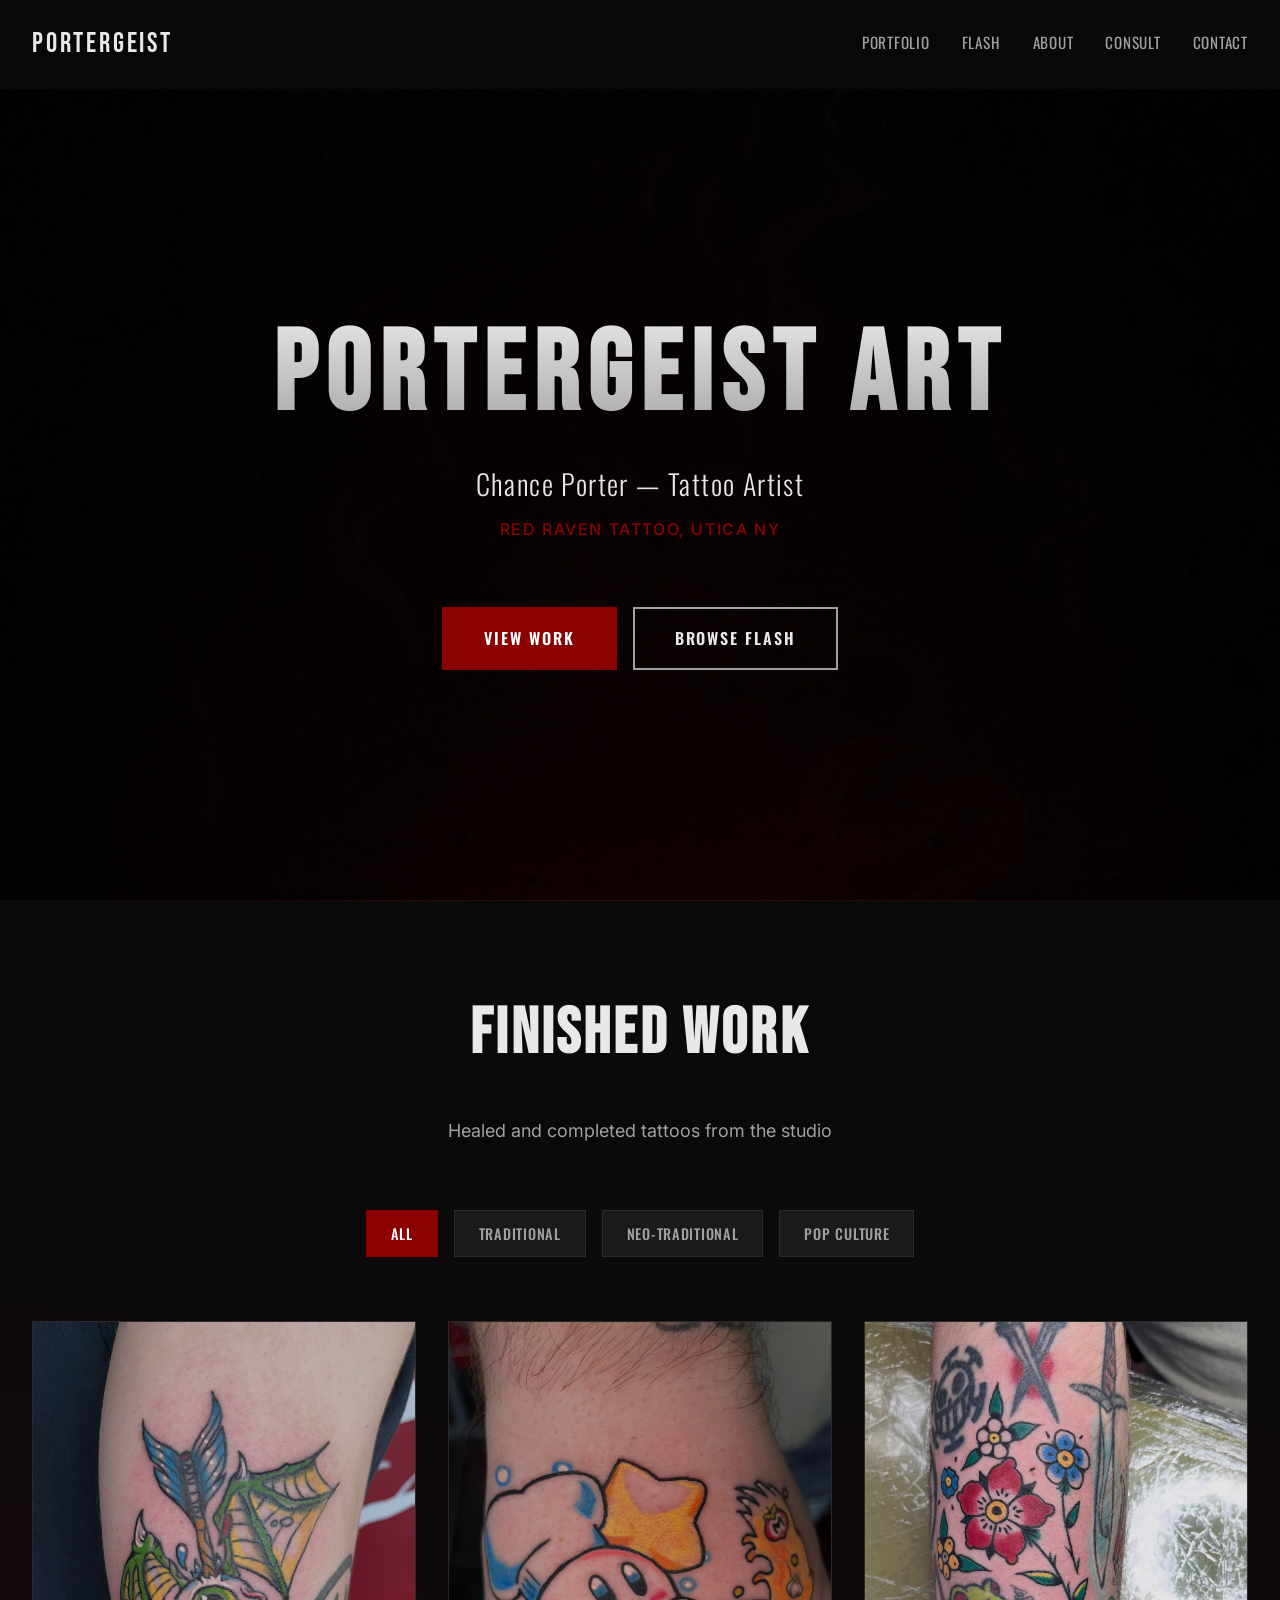
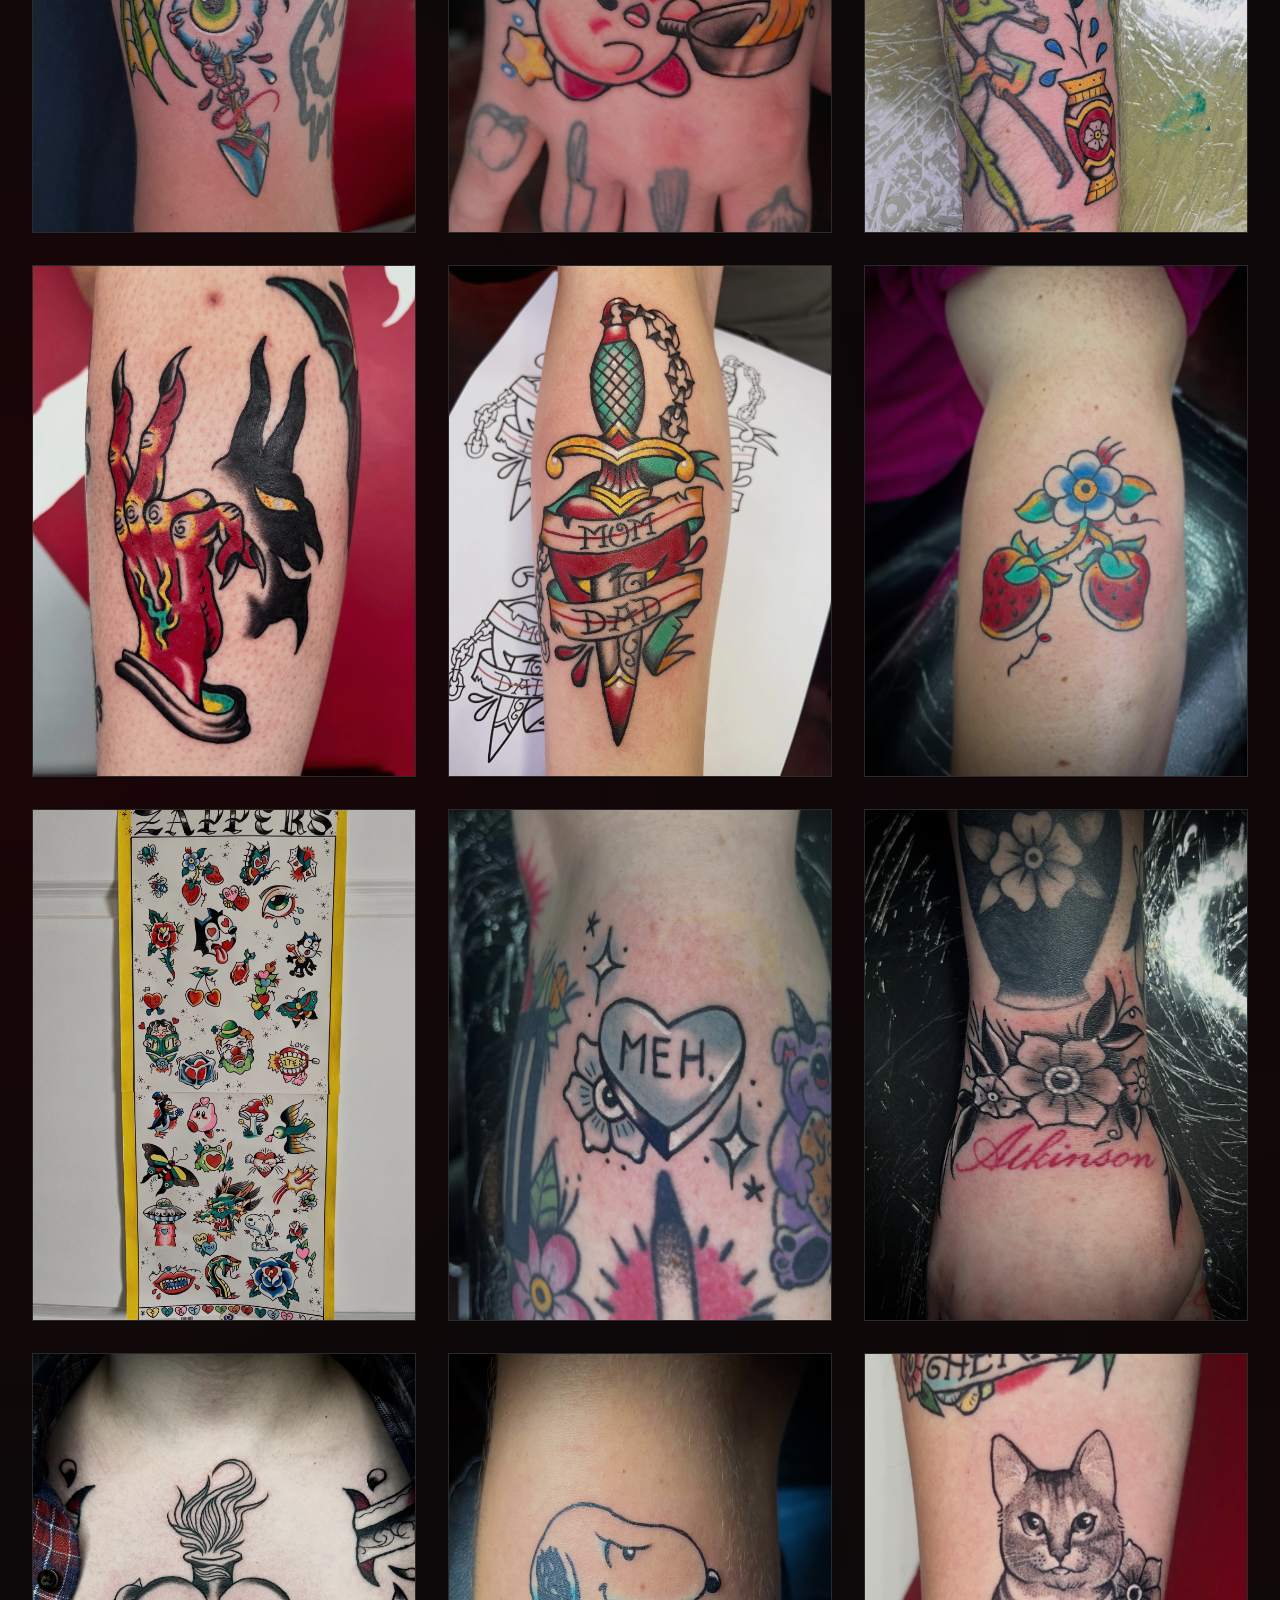
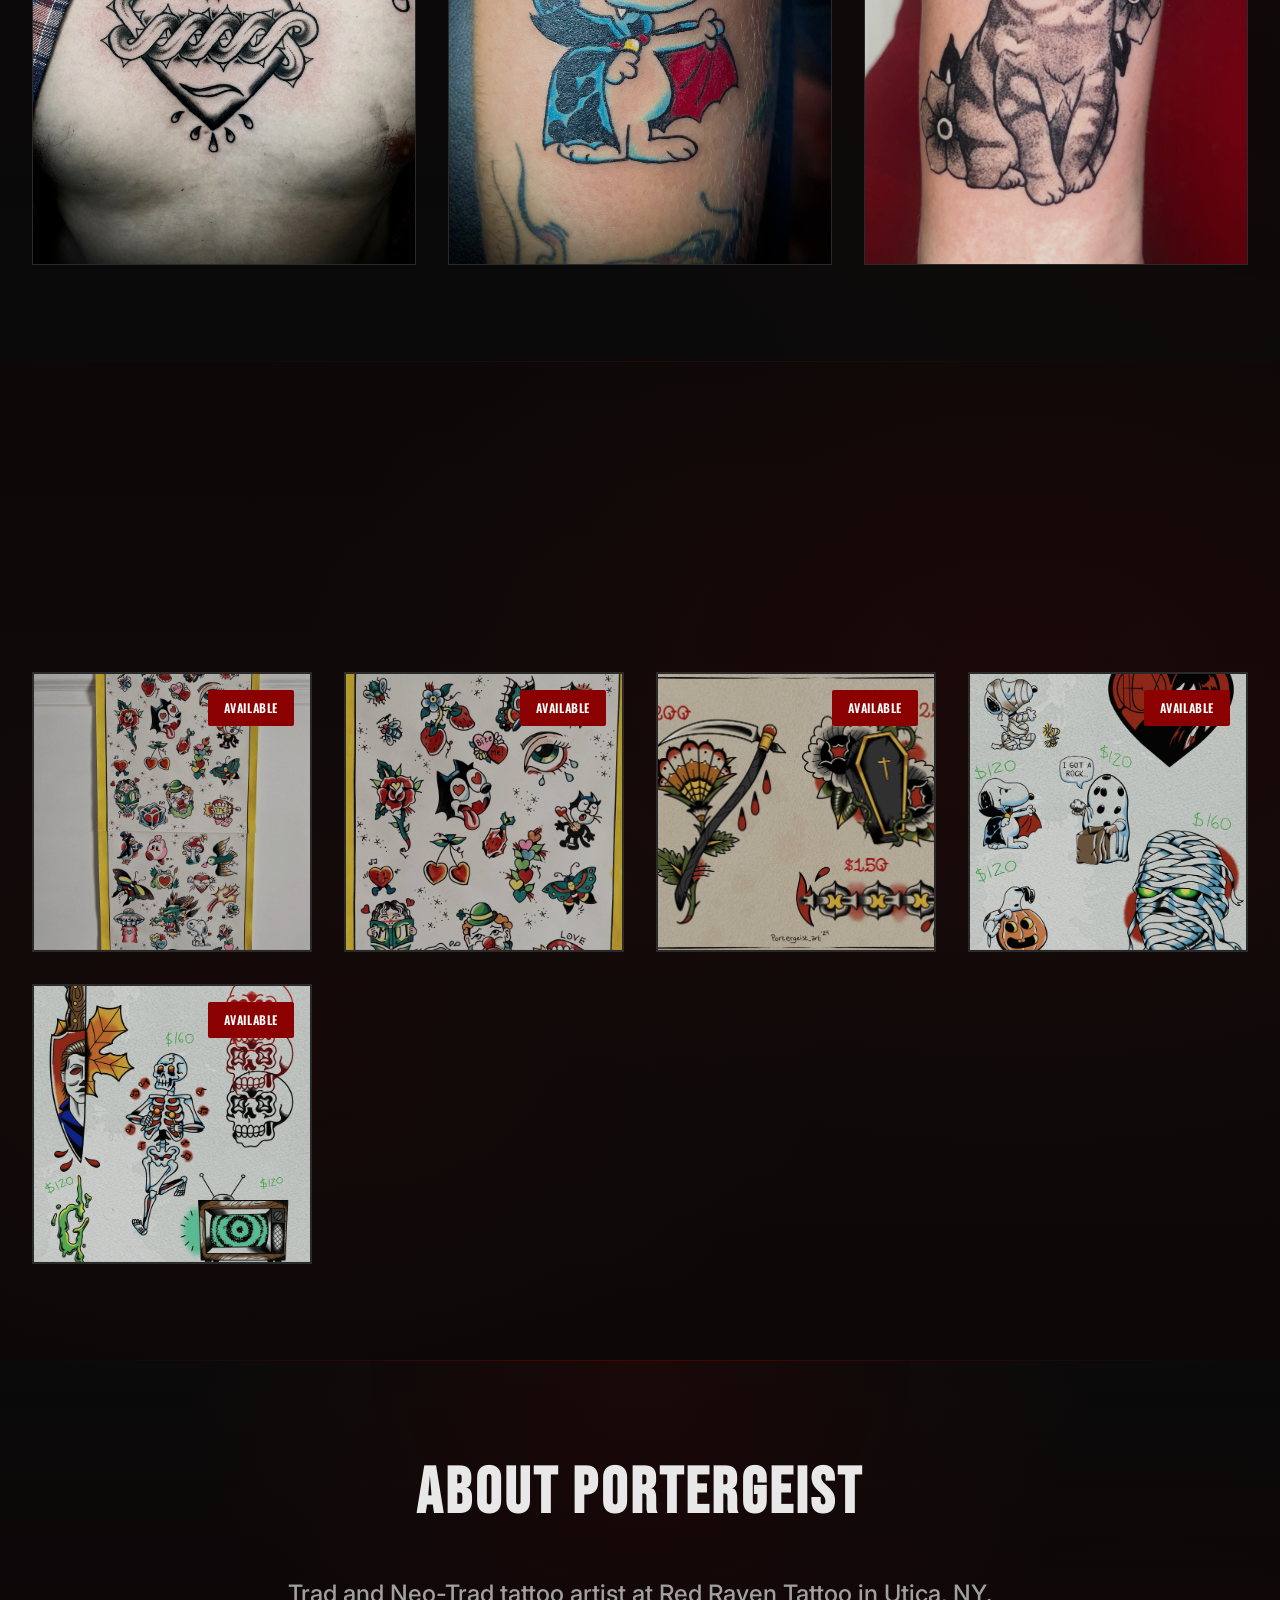
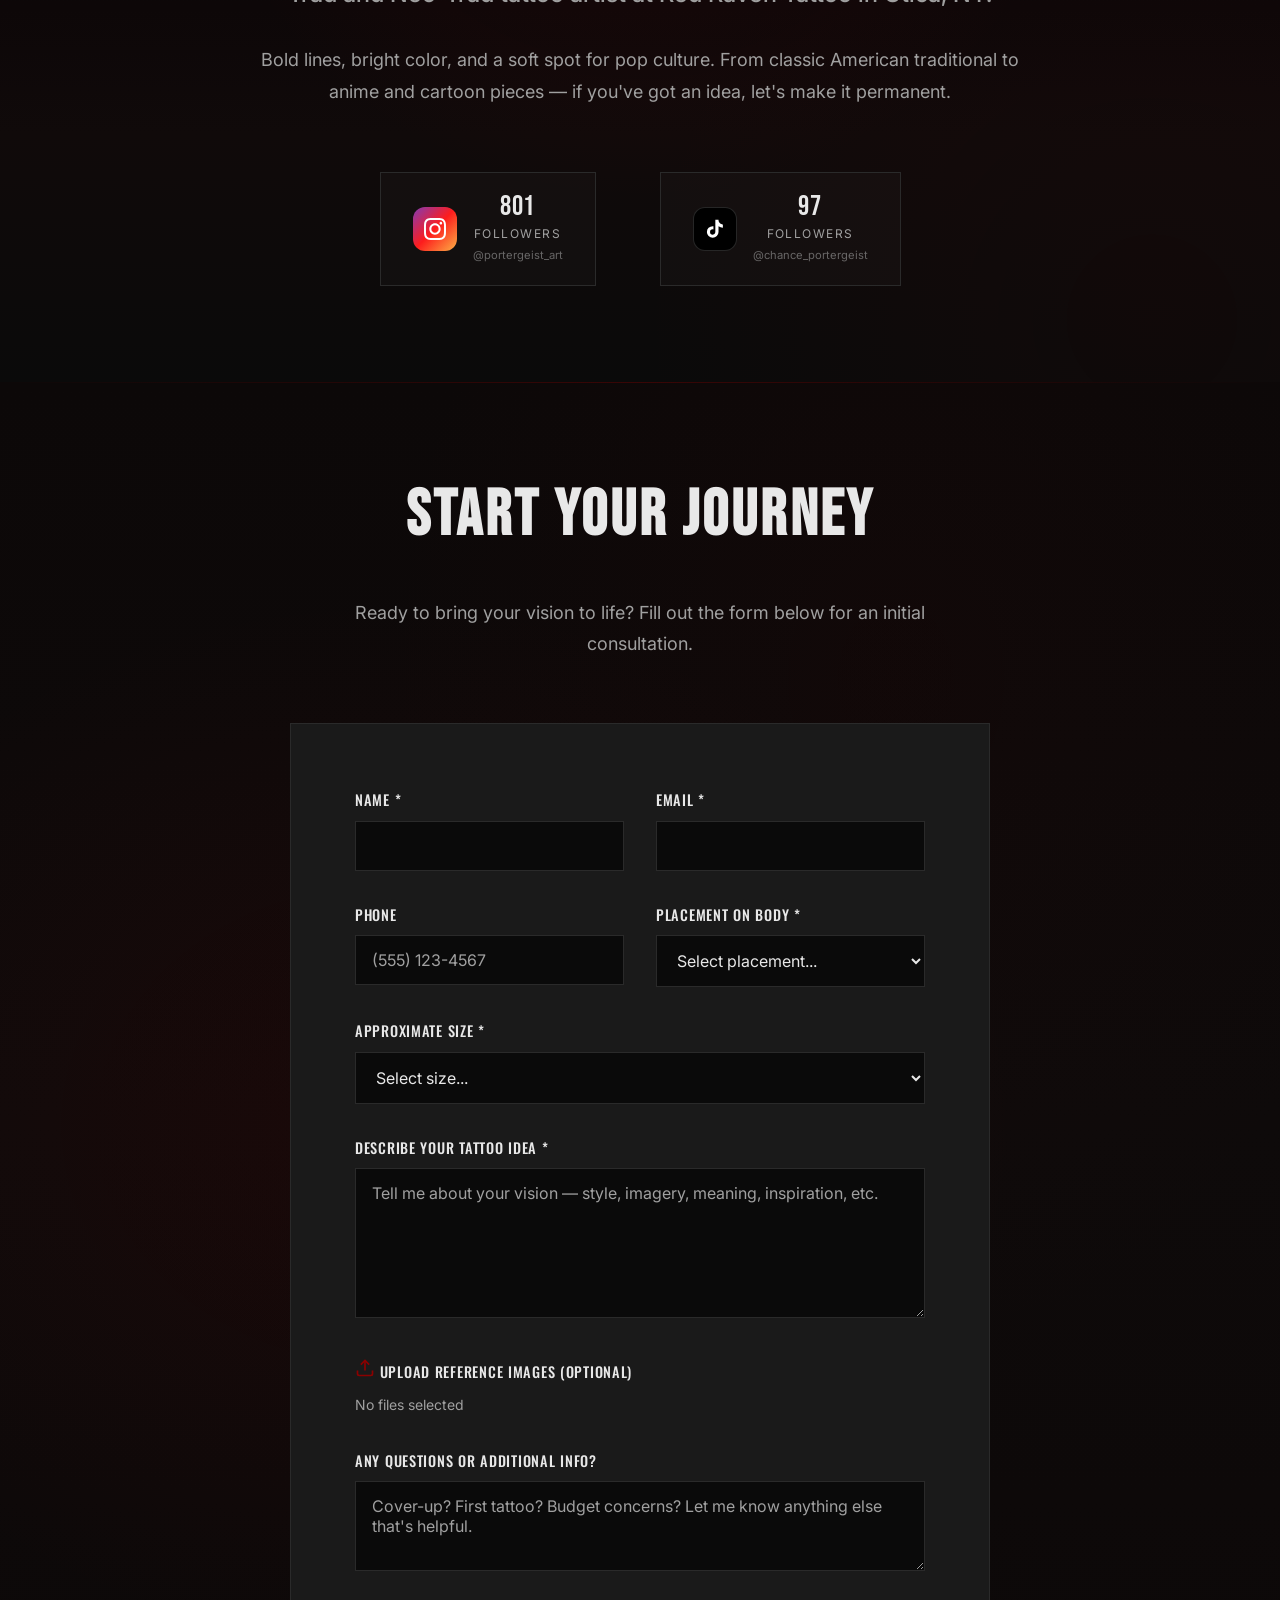
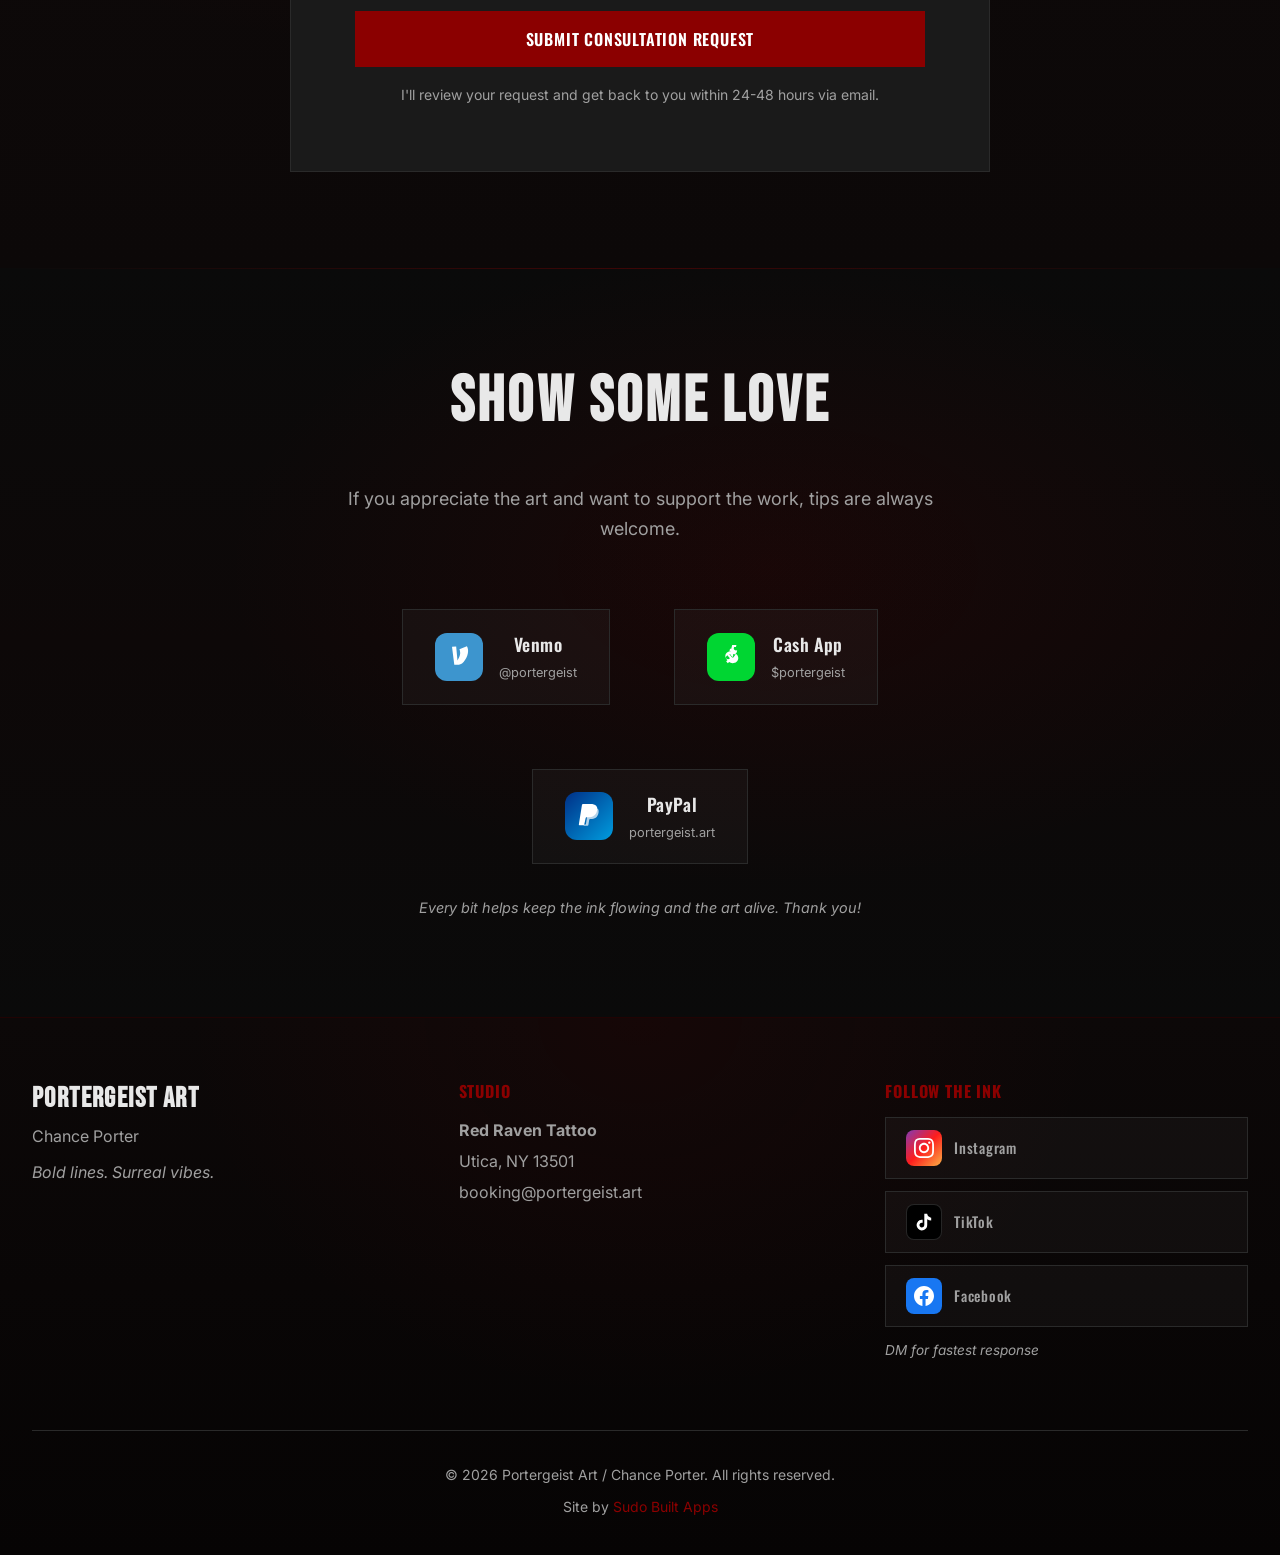
==== commit 9bc87bf6: "Add Umami analytics tracking" ====
--- a/index.html
+++ b/index.html
@@ -12,6 +12,8 @@
     <link href="https://fonts.googleapis.com/css2?family=Bebas+Neue&family=Oswald:wght@300;400;600;700&family=Inter:wght@300;400;500;600&display=swap" rel="stylesheet">
     
     <link rel="stylesheet" href="styles.css">
+<!-- Umami Analytics -->
+<script defer src="https://analytics.sudobuiltapps.com/script.js" data-website-id="580e3899-28c0-4cf0-a8b9-c64aba8f1110"></script>
 </head>
 <body>
     <!-- Navigation -->
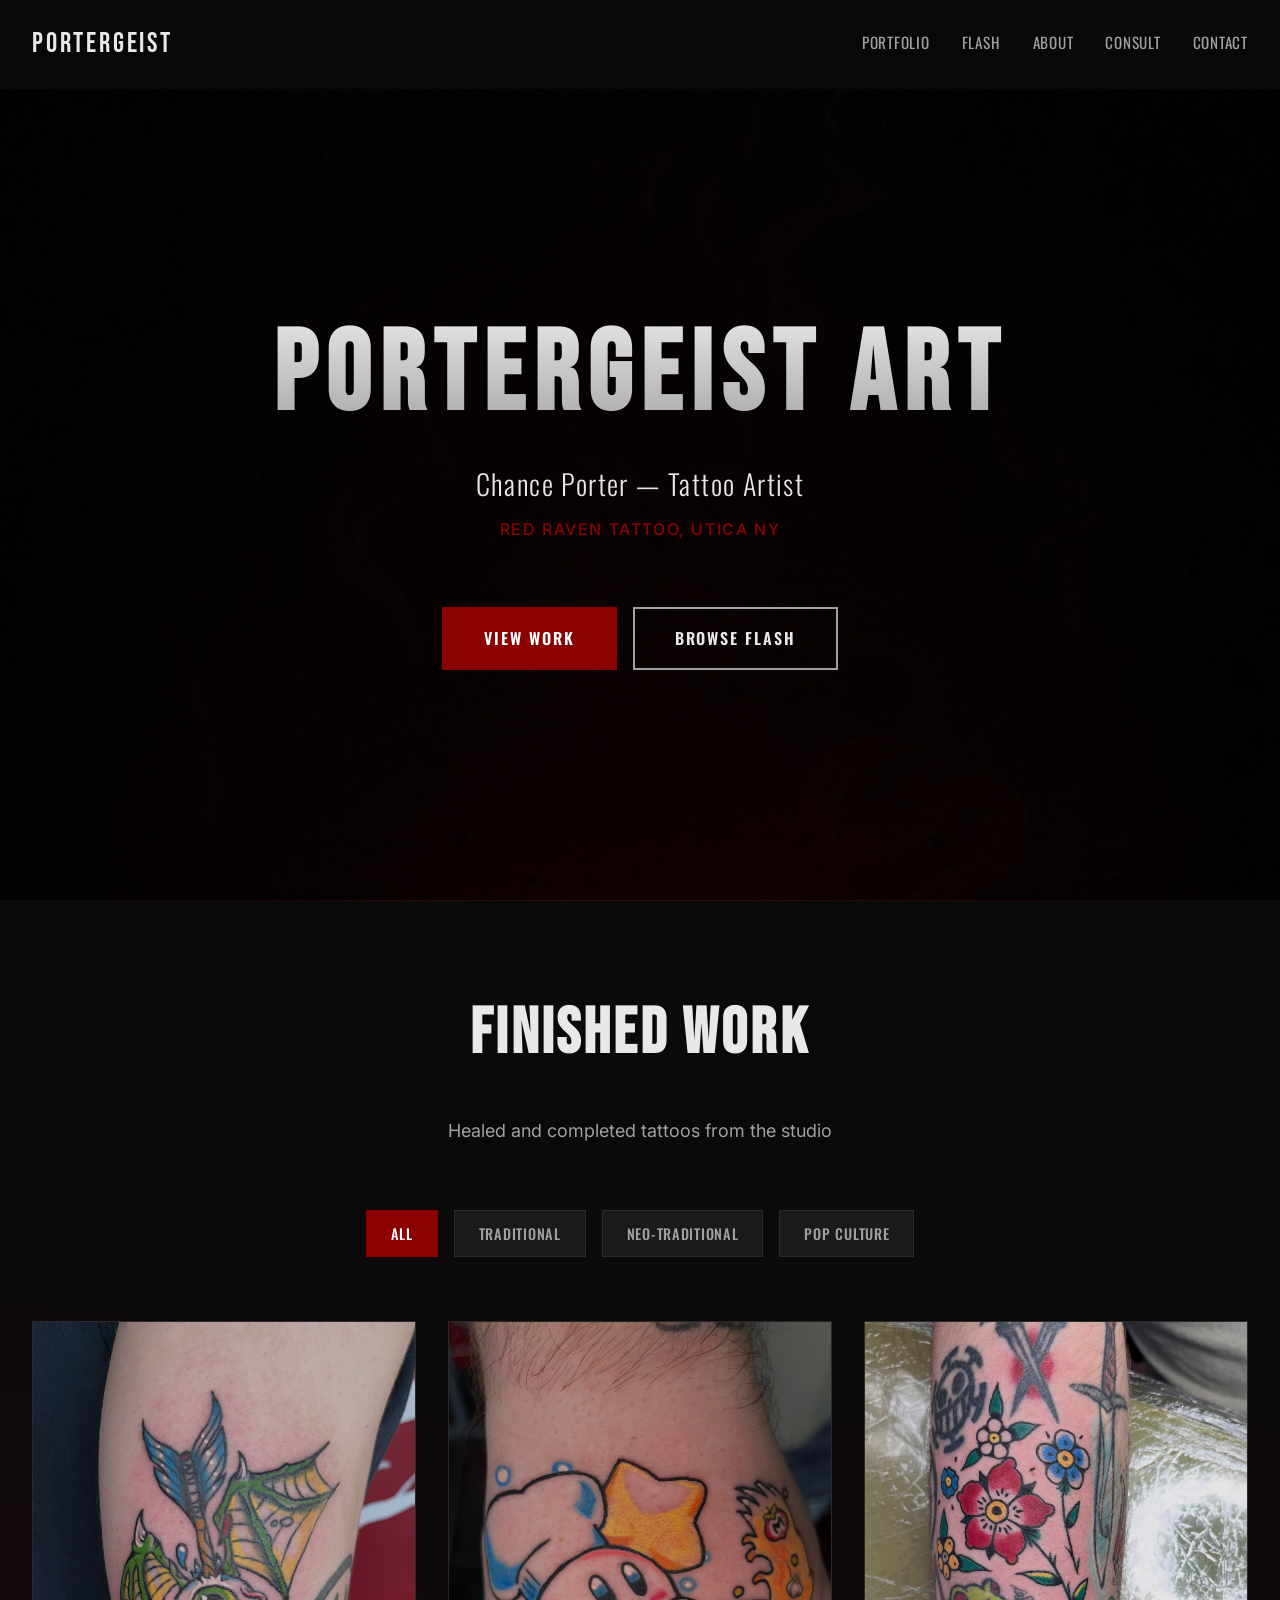
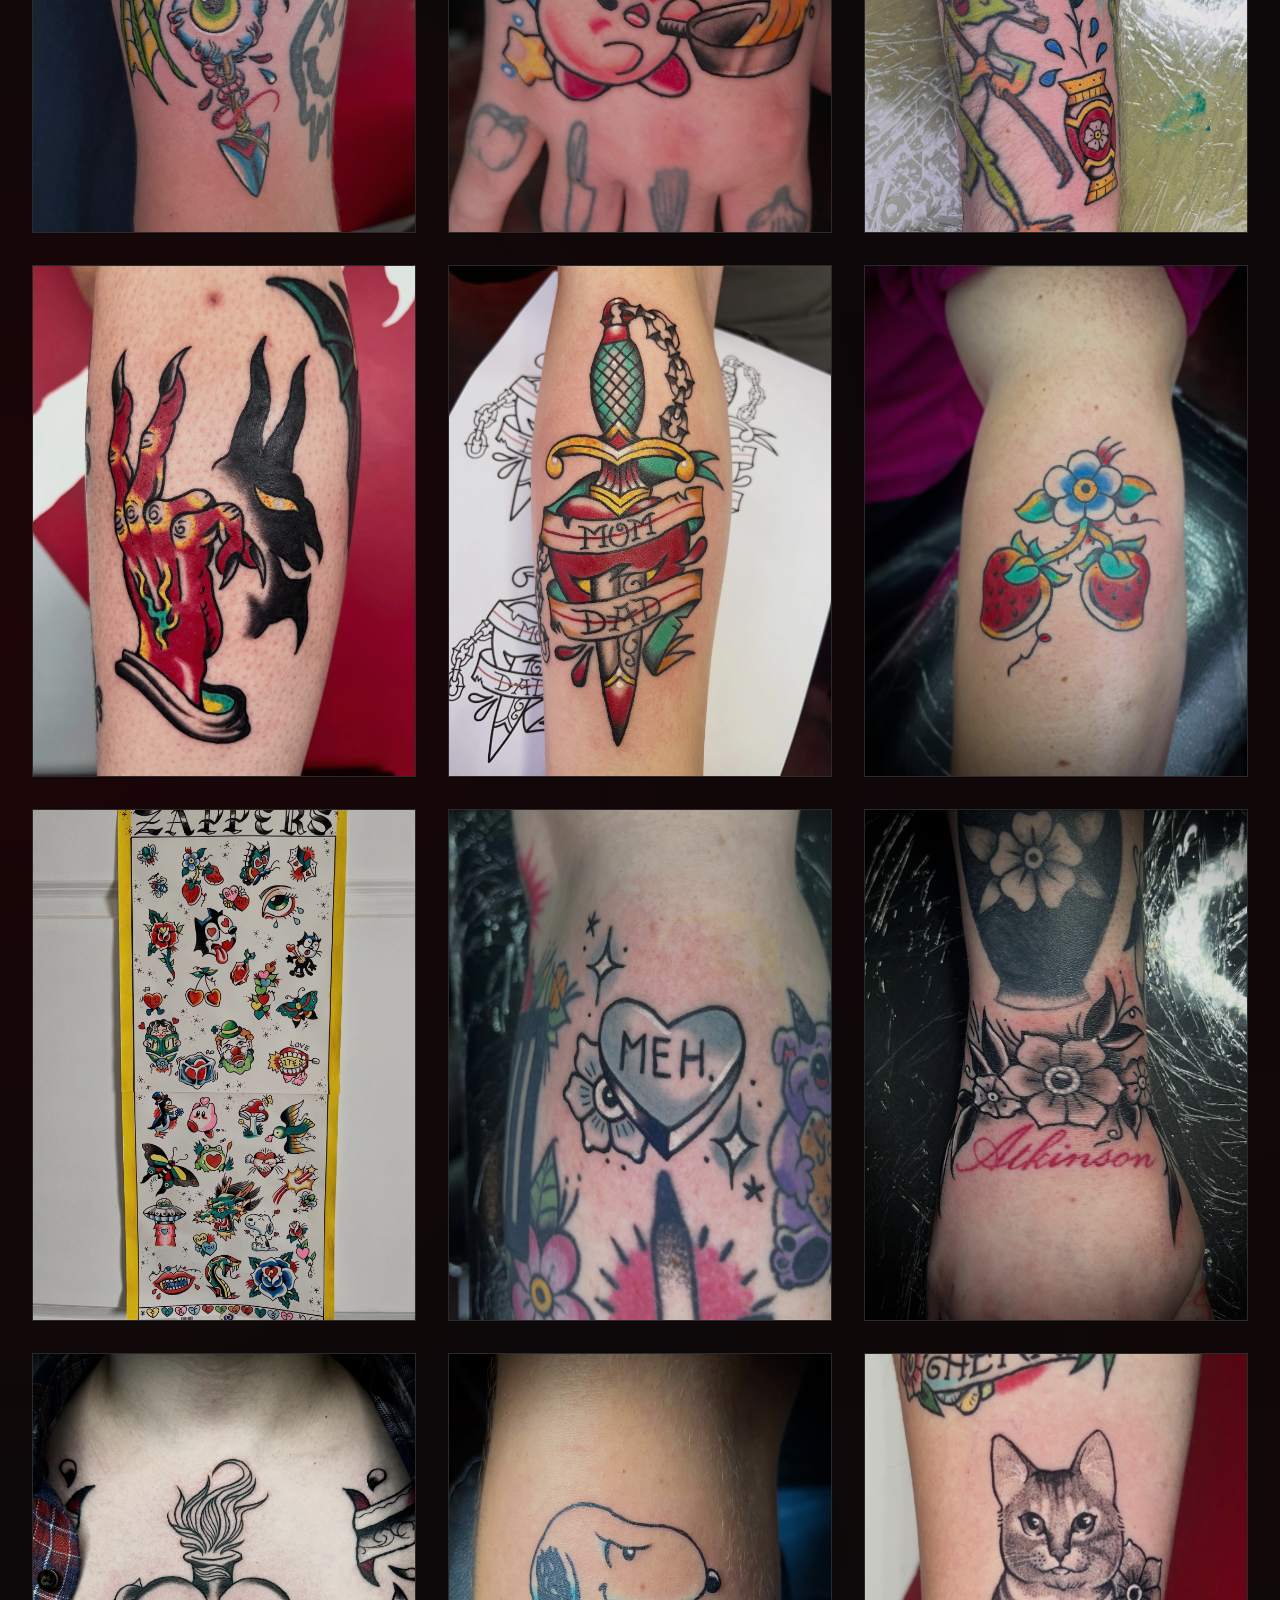
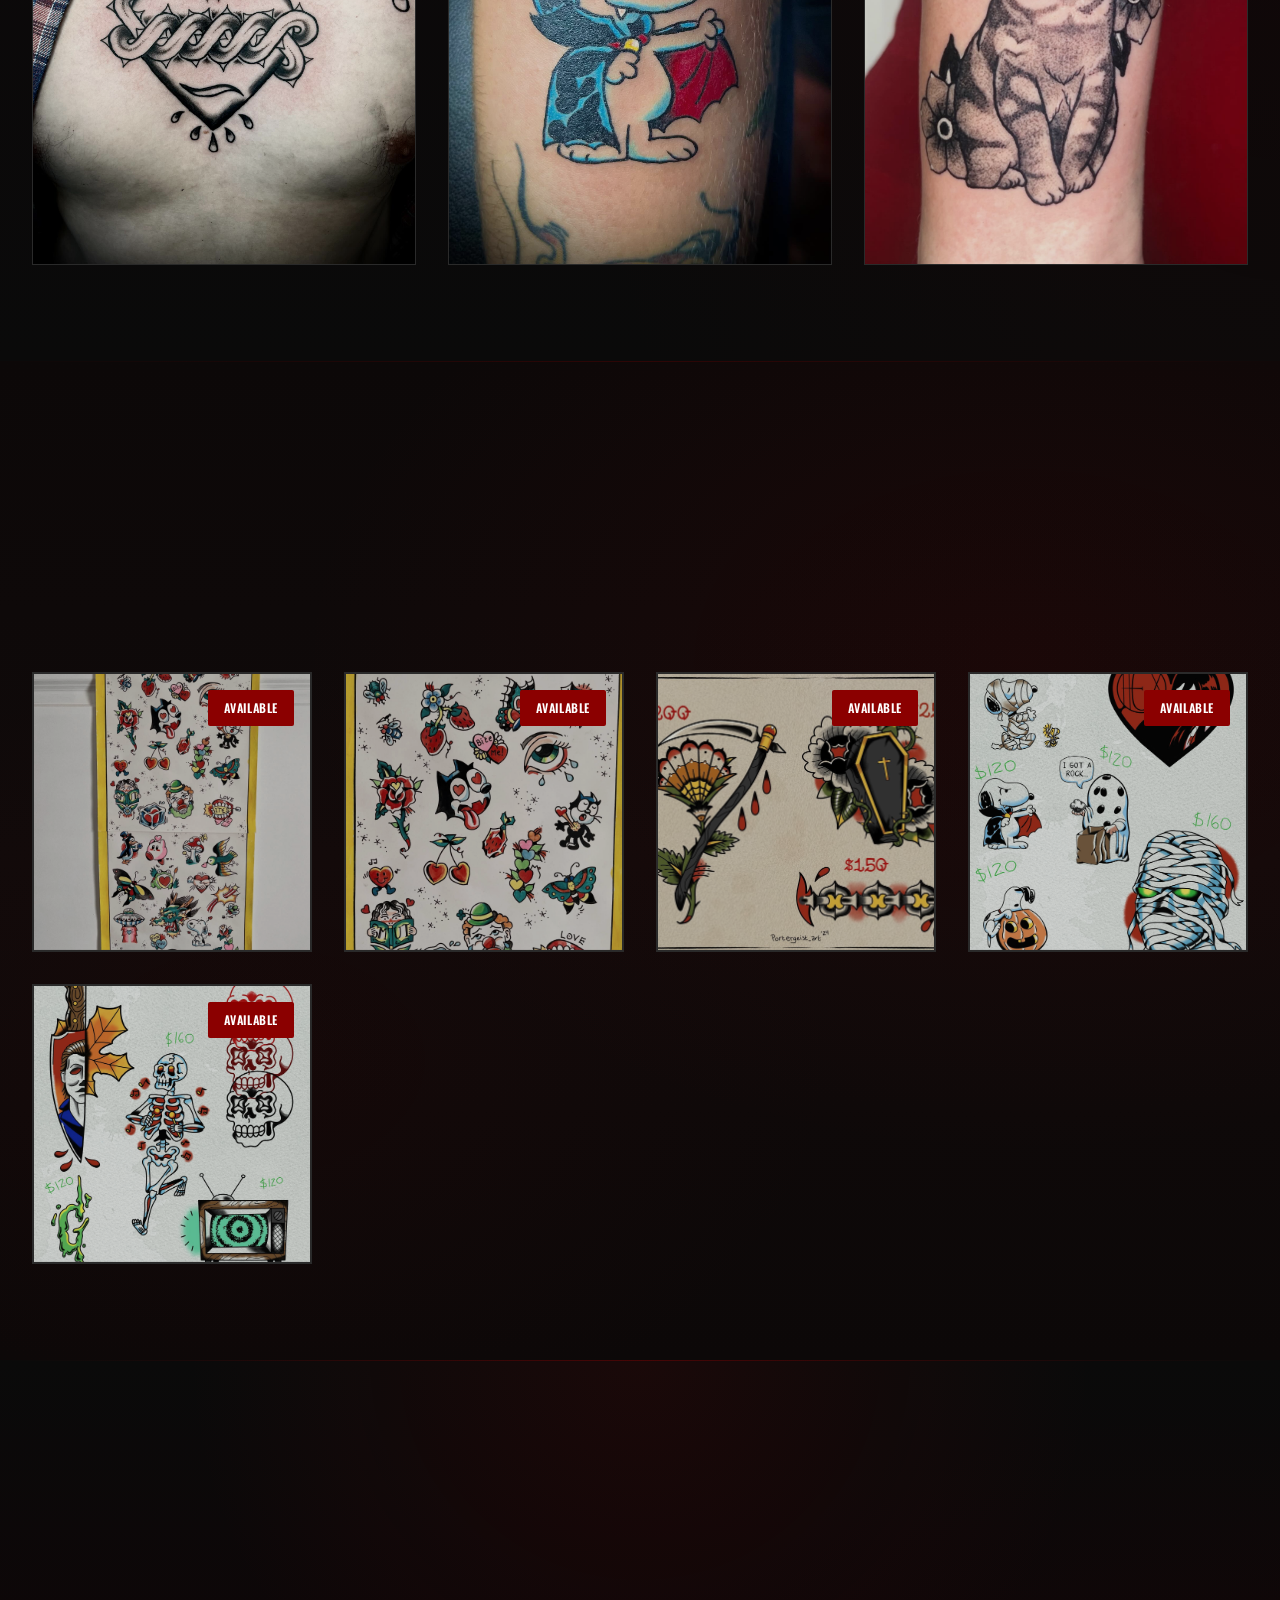
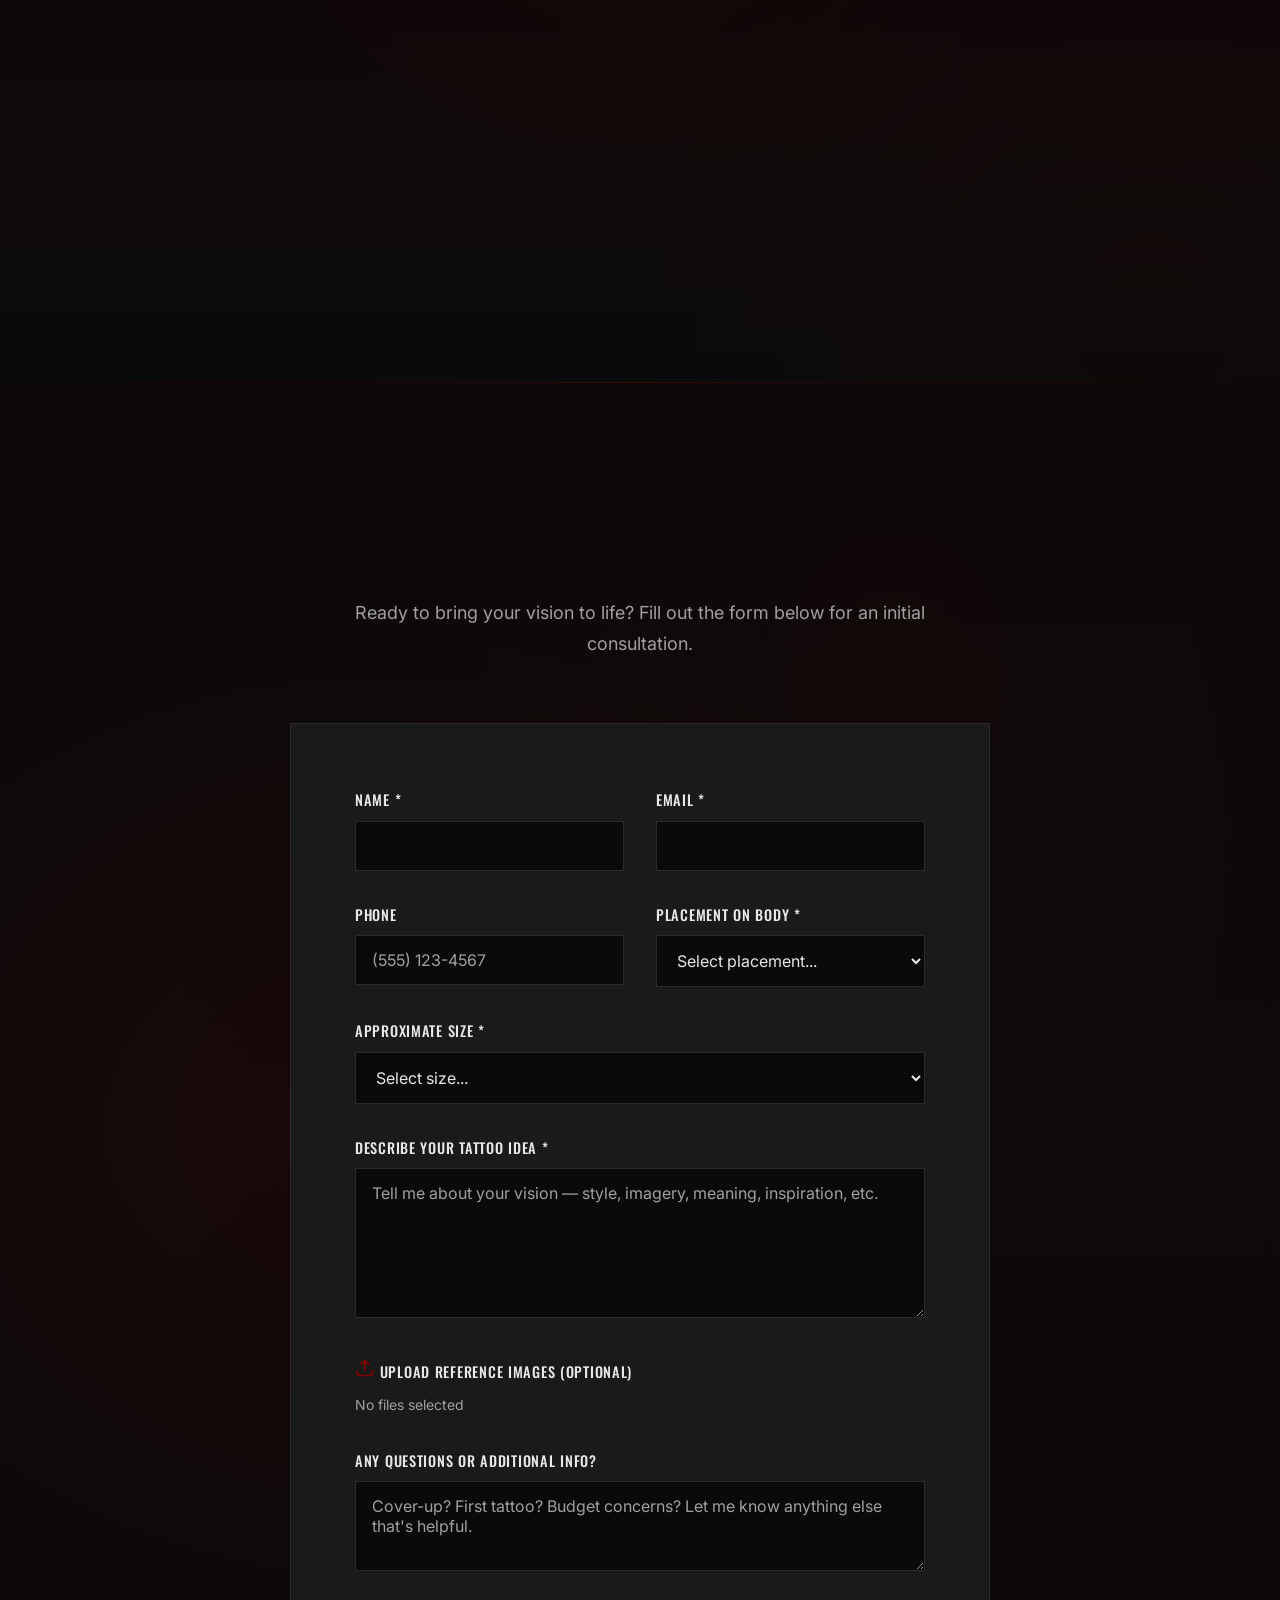
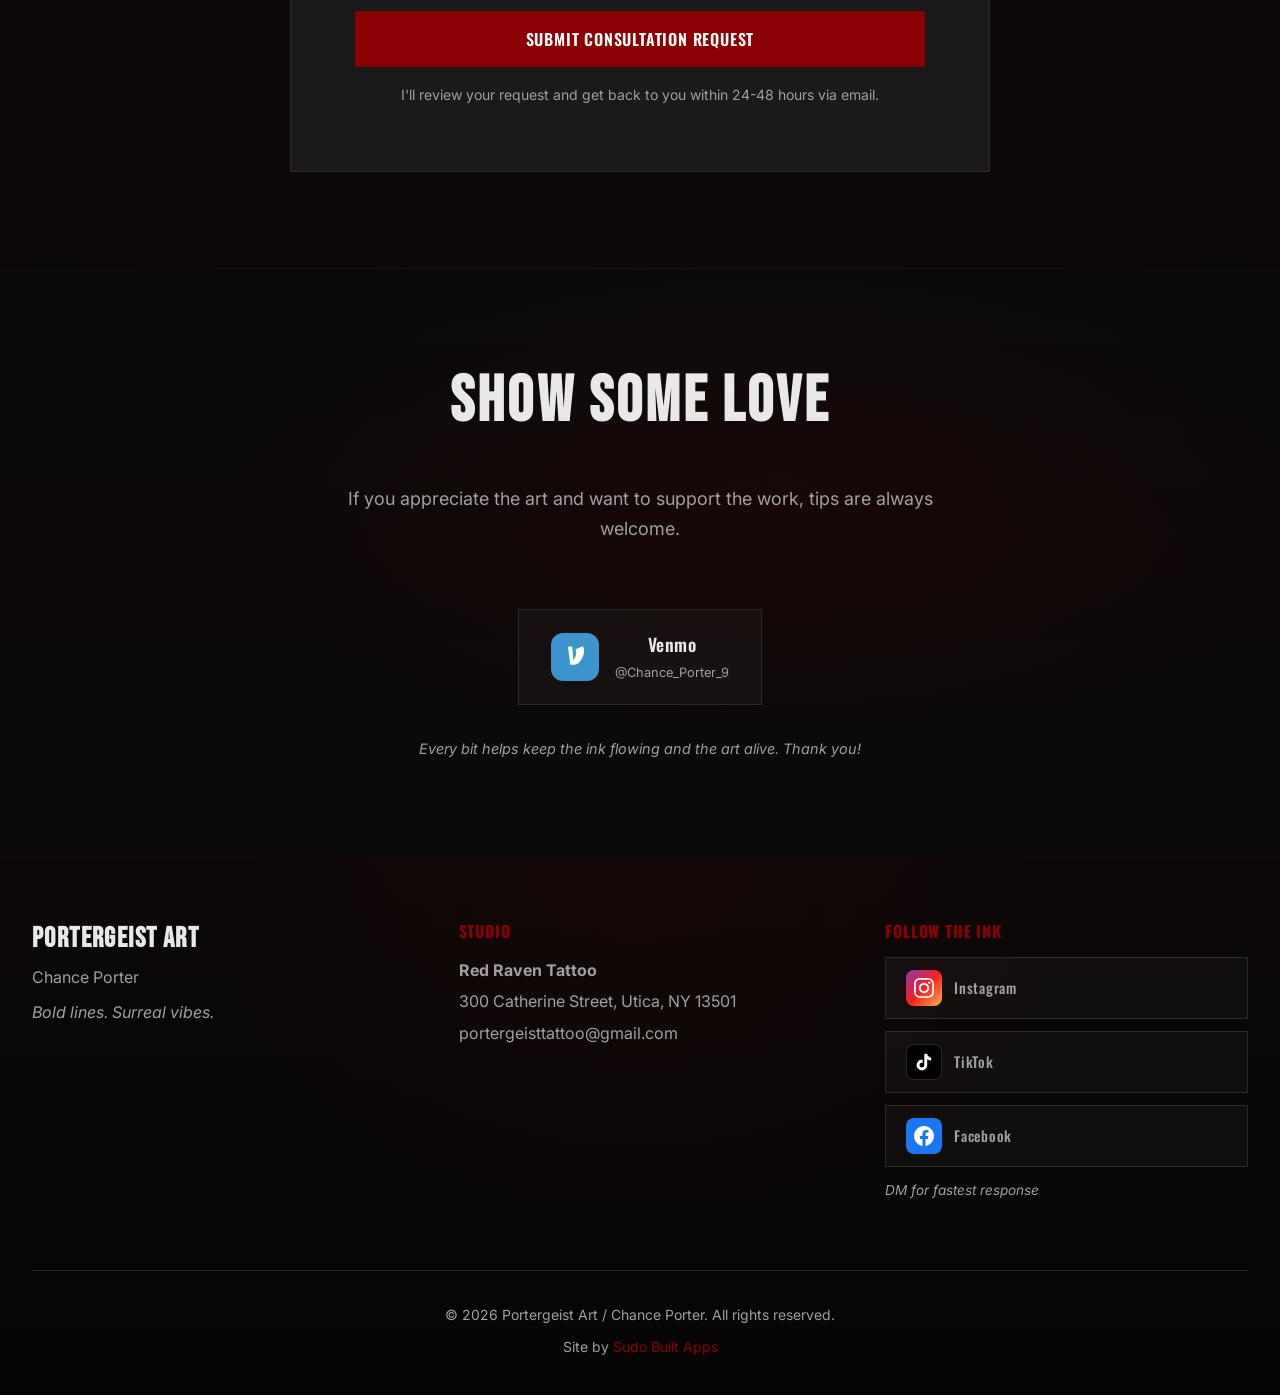
==== commit c1e1e440: "Update tip jar: Venmo to @Chance_Porter_9, remove PayPal and Cash App" ====
--- a/index.html
+++ b/index.html
@@ -208,7 +208,7 @@
                 <p class="tips-intro">If you appreciate the art and want to support the work, tips are always welcome.</p>
                 
                 <div class="tip-options">
-                    <a href="#" class="tip-btn tip-venmo" target="_blank" rel="noopener">
+                    <a href="https://venmo.com/Chance_Porter_9" class="tip-btn tip-venmo" target="_blank" rel="noopener">
                         <div class="tip-icon tip-icon--venmo">
                             <svg viewBox="0 0 24 24" fill="white">
                                 <path d="M19.885 1.293c.838 1.437 1.215 2.918 1.215 4.791 0 5.967-5.095 13.715-9.228 13.715H7.29L5 1.81l4.17-.394 1.305 14.072c1.215-1.981 2.717-5.089 2.717-7.215 0-1.793-.305-3.014-.793-3.96L19.885 1.293z"/>
@@ -216,30 +216,7 @@
                         </div>
                         <div class="tip-info">
                             <span class="tip-name">Venmo</span>
-                            <span class="tip-handle">@portergeist</span>
-                        </div>
-                    </a>
-                    <a href="#" class="tip-btn tip-cashapp" target="_blank" rel="noopener">
-                        <div class="tip-icon tip-icon--cashapp">
-                            <svg viewBox="0 0 24 24" fill="white">
-                                <path d="M14.432 7.36c.577.336 1.326.504 2.244.504.322 0 .636-.028.942-.084l.558-2.52a6.668 6.668 0 01-1.38.144c-.852 0-1.44-.276-1.764-.828s-.324-1.308-.006-2.268l.09-.264h1.86l.504-2.28H15.6l.66-1.956L13.2 0l-.936 3.804h-1.26l-.504 2.28h1.26l-.126.468c-.48 1.764-.372 3.12.33 4.068.462.624 1.134 1.056 2.016 1.296L14.432 7.36zM7.272 14.16c-.324-.372-.474-.84-.474-1.404 0-.936.504-1.776 1.512-2.52l2.592 2.916c-.552.552-1.164.924-1.836 1.116-.744-.012-1.332-.276-1.794-.708zm5.856-1.56l-2.904-3.3c.852-.444 1.764-.672 2.736-.672 1.272 0 2.34.312 3.204.936l1.44-2.256c-1.248-.852-2.868-1.284-4.86-1.284-1.428 0-2.724.312-3.888.936-1.692.912-2.544 2.304-2.544 4.164 0 1.404.696 2.76 2.088 4.056l-1.26 1.056 1.68 1.896 1.26-1.056c.996.768 2.16 1.152 3.492 1.152 1.584 0 2.916-.48 3.996-1.44 1.14-1.008 1.716-2.268 1.716-3.768 0-1.284-.528-2.472-1.584-3.576l-.66-.672-2.712 3.828z"/>
-                            </svg>
-                        </div>
-                        <div class="tip-info">
-                            <span class="tip-name">Cash App</span>
-                            <span class="tip-handle">$portergeist</span>
-                        </div>
-                    </a>
-                    <a href="#" class="tip-btn tip-paypal" target="_blank" rel="noopener">
-                        <div class="tip-icon tip-icon--paypal">
-                            <svg viewBox="0 0 24 24" fill="white">
-                                <path d="M7.076 21.337H2.47a.641.641 0 0 1-.633-.74L4.944.901C5.026.382 5.474 0 5.998 0h7.46c2.57 0 4.578.543 5.69 1.81 1.01 1.15 1.304 2.42 1.012 4.287-.023.143-.047.288-.077.437-.983 5.05-4.349 6.797-8.647 6.797H9.603c-.547 0-.882.463-.973.975L7.076 21.337z"/>
-                                <path d="M18.828 7.296c-.168.96-.467 1.836-.957 2.616-1.14 1.8-3.15 2.856-5.844 2.856H10.08l-1.2 7.608h-2.16l-.108.672a.641.641 0 0 0 .633.74h3.216c.468 0 .87-.34.942-.8l.036-.192.744-4.716.048-.26c.072-.46.474-.8.942-.8h.588c3.84 0 6.852-1.56 7.728-6.072.36-1.884.18-3.456-.768-4.56a3.018 3.018 0 0 0-.093-.092z" opacity="0.7"/>
-                            </svg>
-                        </div>
-                        <div class="tip-info">
-                            <span class="tip-name">PayPal</span>
-                            <span class="tip-handle">portergeist.art</span>
+                            <span class="tip-handle">@Chance_Porter_9</span>
                         </div>
                     </a>
                 </div>
@@ -262,8 +239,8 @@
                 <div class="footer-location">
                     <h4>Studio</h4>
                     <p><strong>Red Raven Tattoo</strong></p>
-                    <p>Utica, NY 13501</p>
-                    <p><a href="mailto:booking@portergeist.art">booking@portergeist.art</a></p>
+                    <p>300 Catherine Street, Utica, NY 13501</p>
+                    <p><a href="mailto:portergeisttattoo@gmail.com">portergeisttattoo@gmail.com</a></p>
                 </div>
                 
                 <div class="footer-social">
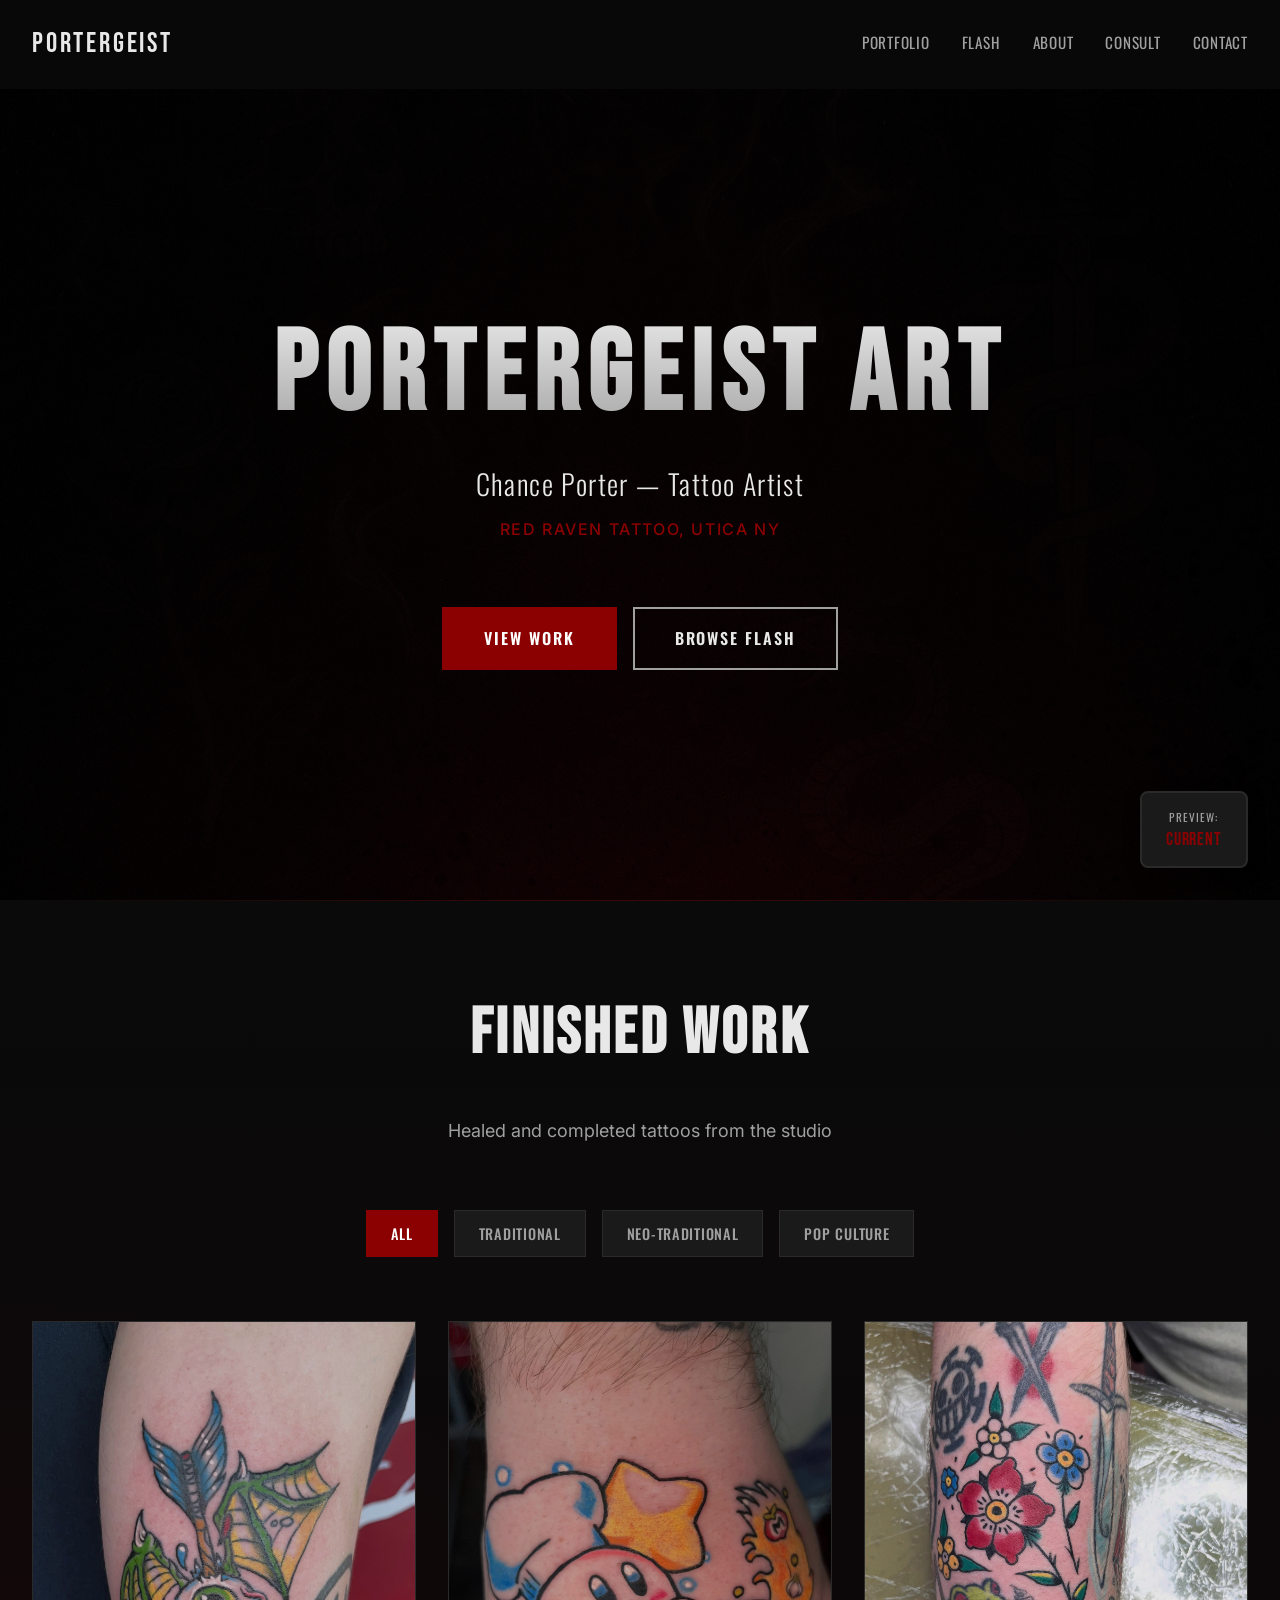
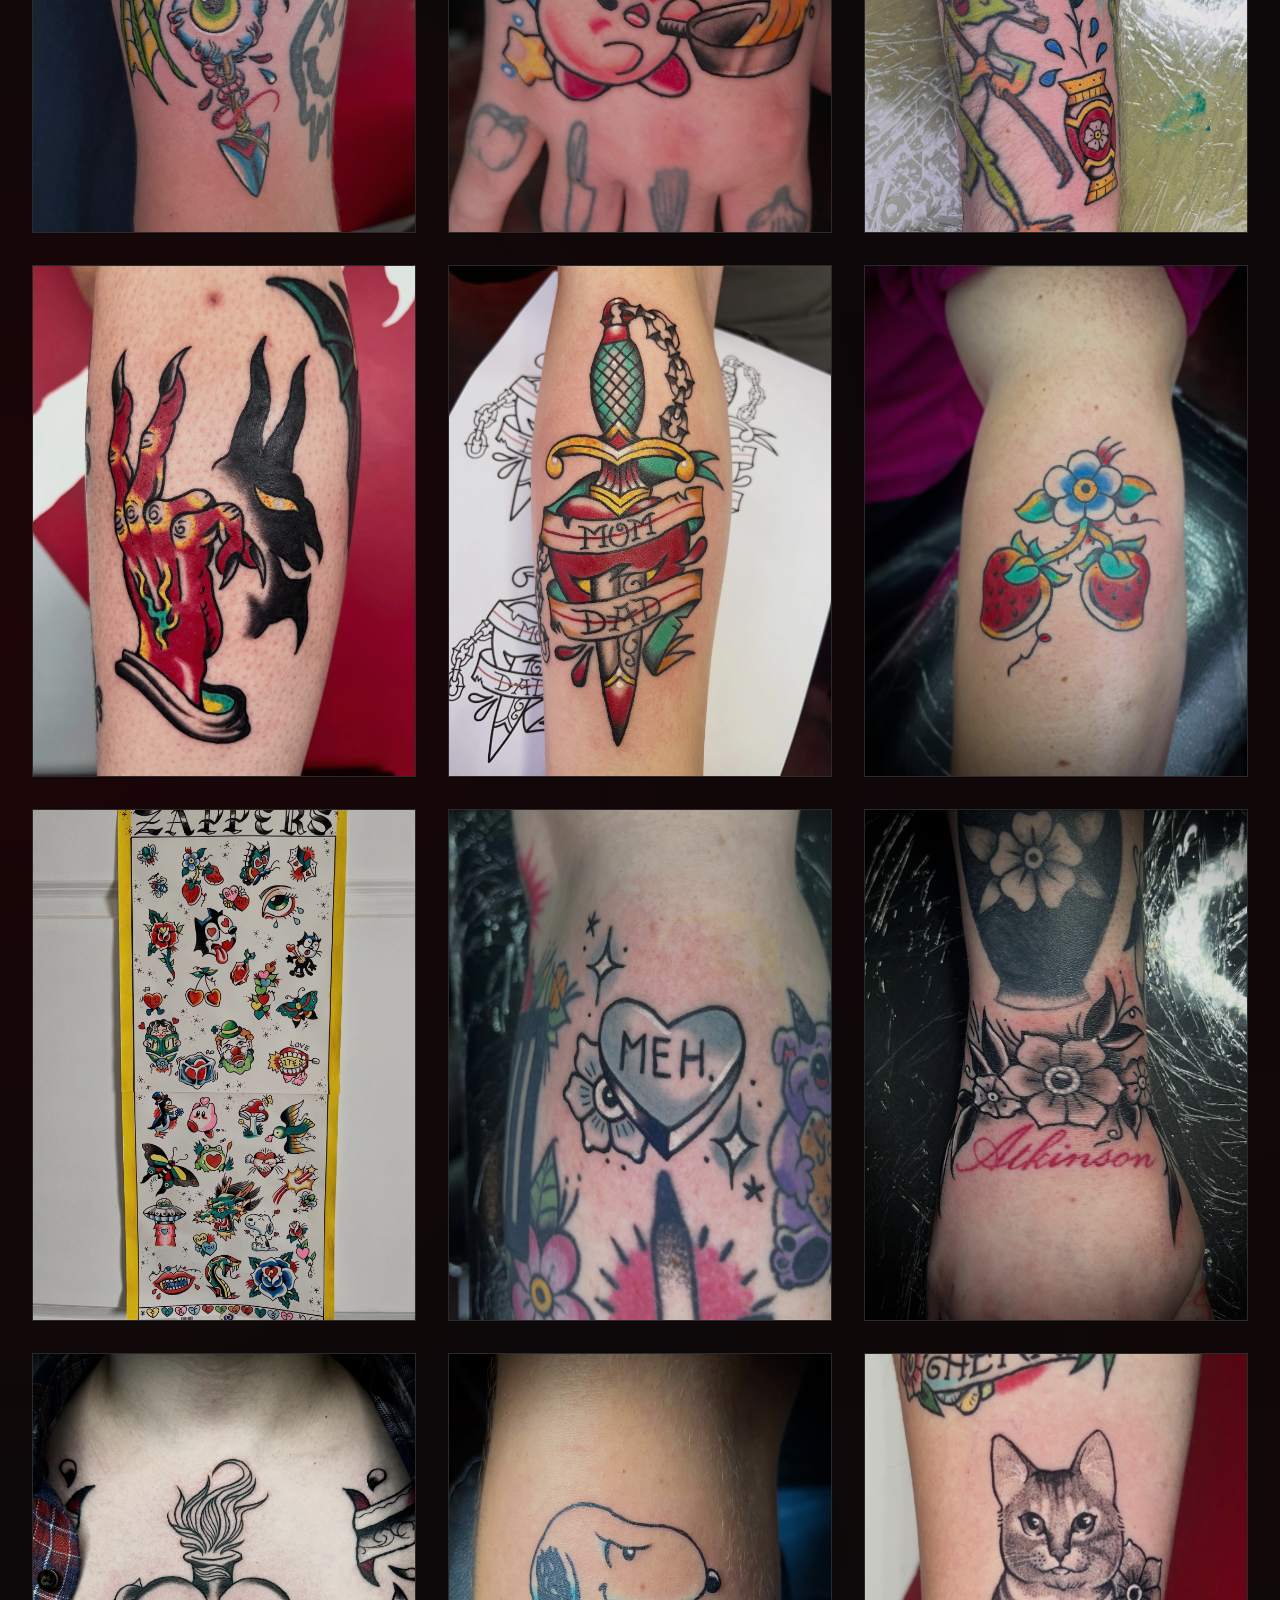
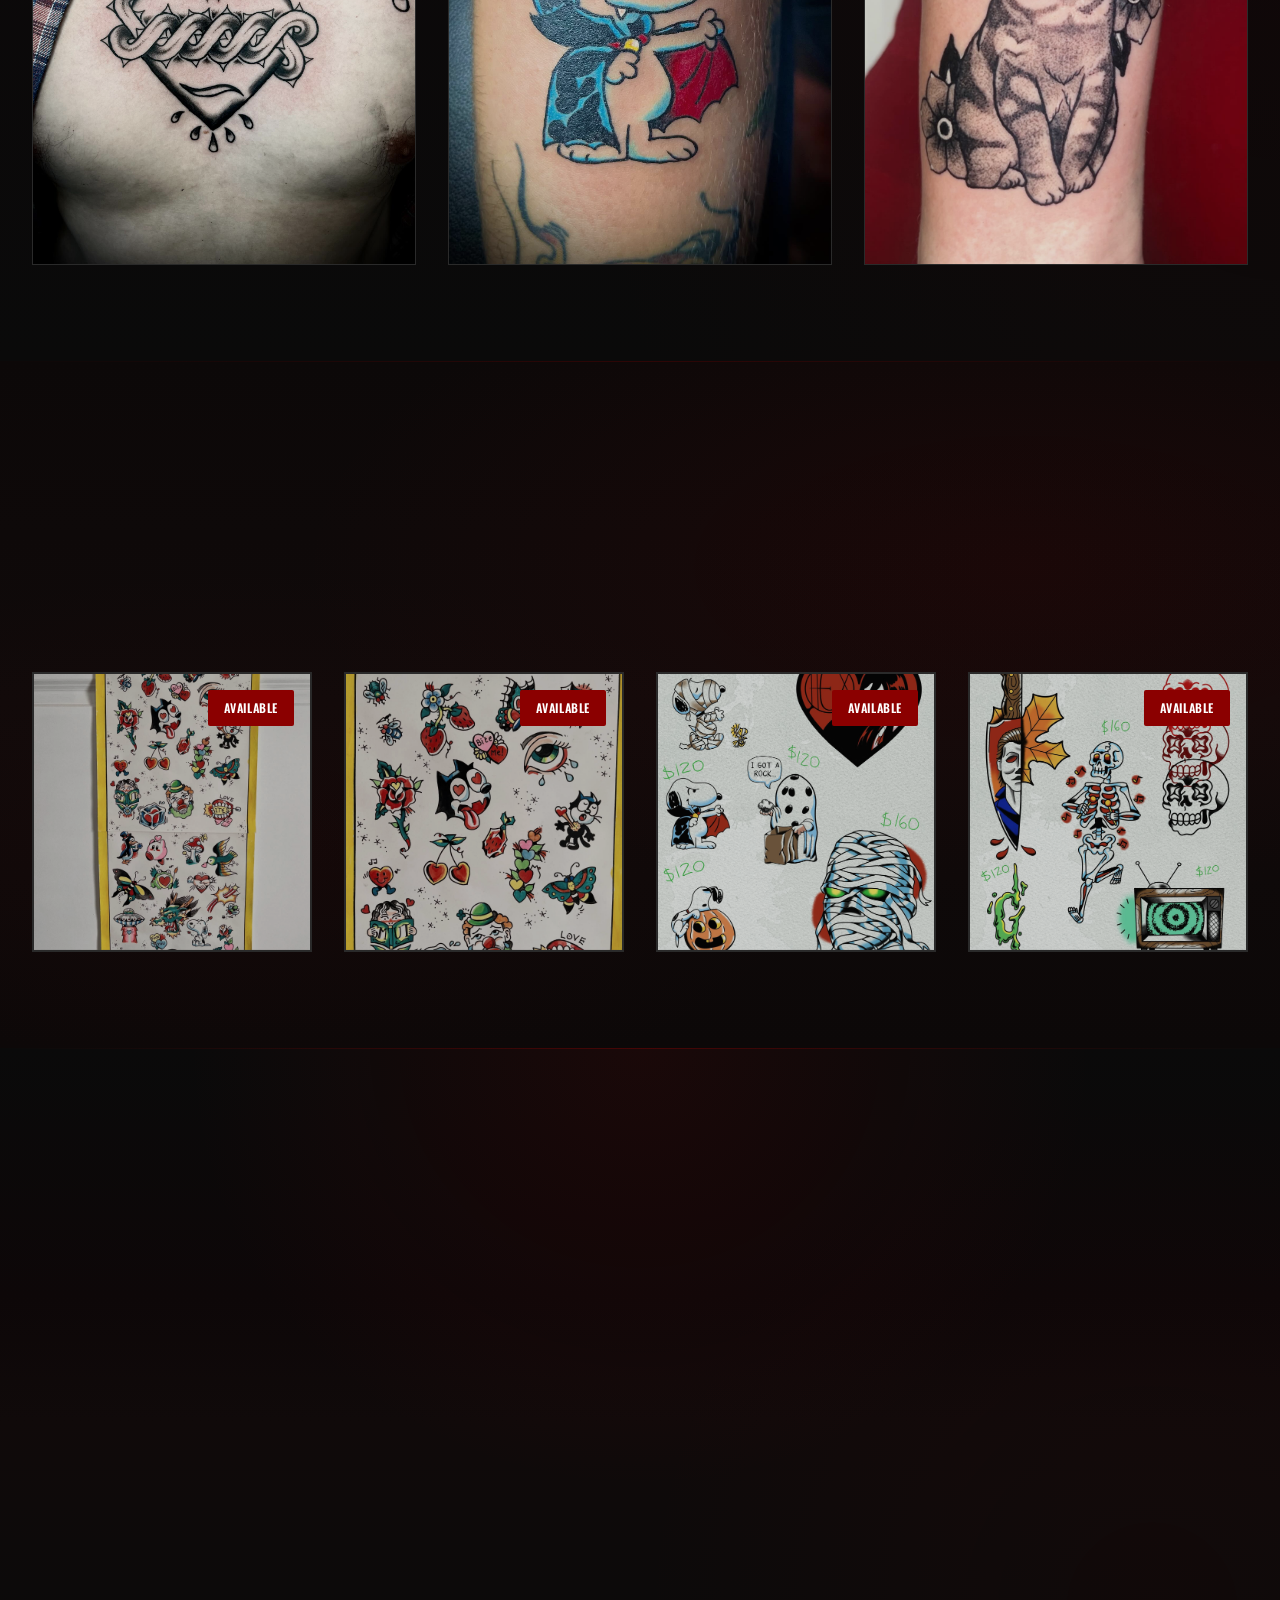
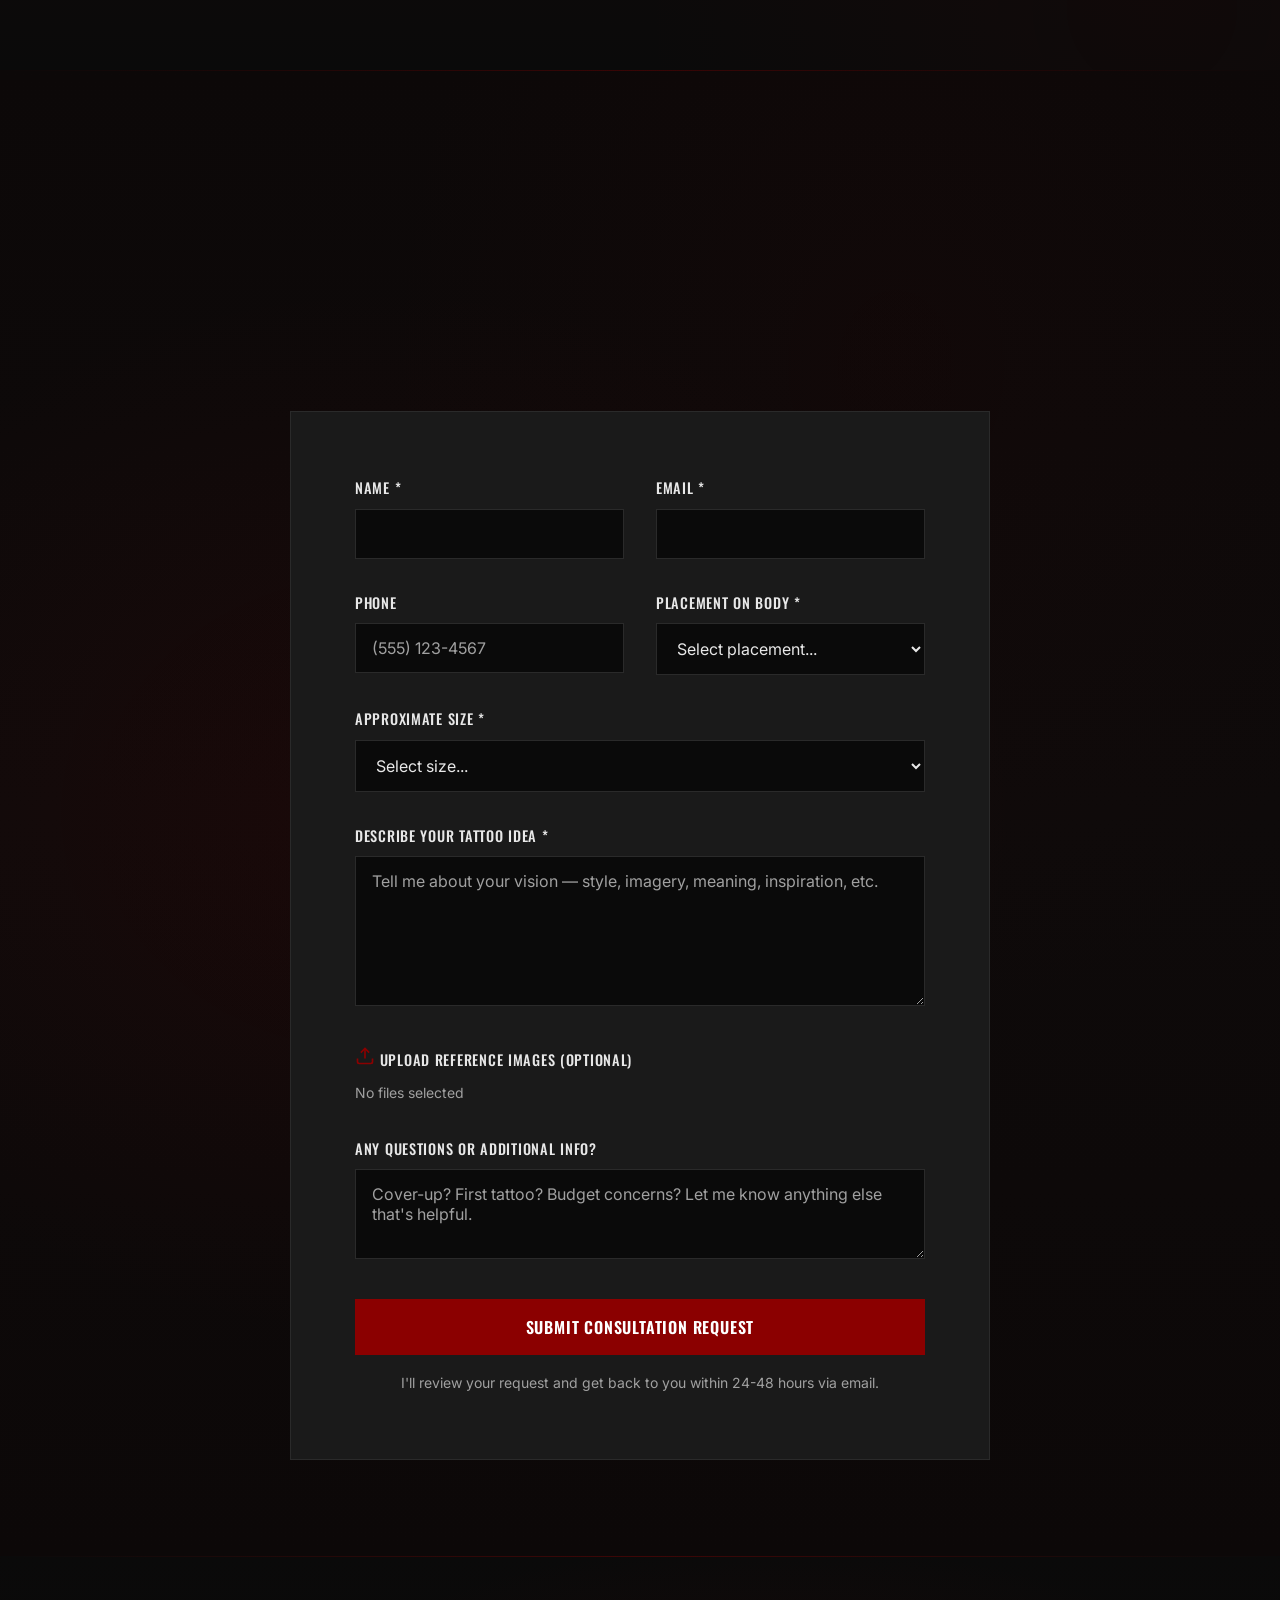
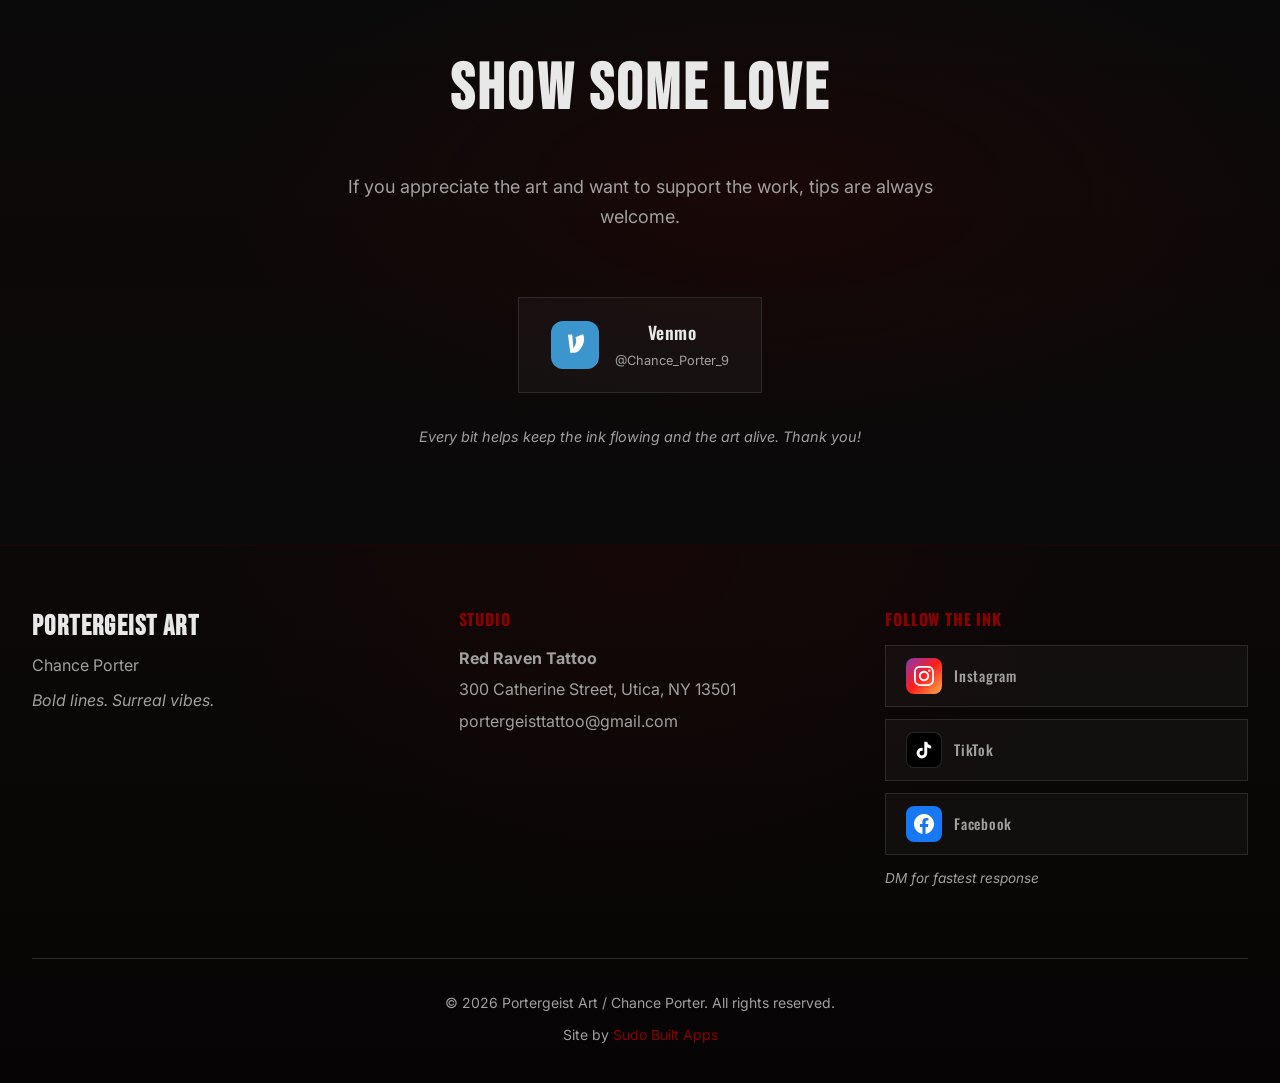
==== commit 200e4cad: "Add color palette preview switcher - Added three theme options: Current (default), Bold Ink (teal/ma" ====
--- a/index.html
+++ b/index.html
@@ -293,6 +293,12 @@
         </div>
     </div>
 
+    <!-- Theme Switcher -->
+    <button class="theme-switcher" id="themeSwitcher" aria-label="Switch theme">
+        <span class="theme-switcher-label">Preview:</span>
+        <span class="theme-switcher-name" id="themeName">Current</span>
+    </button>
+
     <script src="script.js"></script>
 </body>
 </html>
--- a/styles.css
+++ b/styles.css
@@ -3,7 +3,7 @@
    ================================ */
 
 :root {
-    /* Color Palette */
+    /* Color Palette - Default: Current */
     --color-bg: #0a0a0a;
     --color-bg-secondary: #121212;
     --color-bg-elevated: #1a1a1a;
@@ -36,6 +36,113 @@
     --shadow-md: 0 4px 16px rgba(0, 0, 0, 0.4);
     --shadow-lg: 0 8px 32px rgba(0, 0, 0, 0.5);
     --shadow-accent: 0 0 20px rgba(139, 0, 0, 0.3);
+}
+
+/* ================================
+   THEME VARIATIONS
+   ================================ */
+
+/* Theme: Bold Ink (Teal + Magenta) */
+[data-theme="bold-ink"] {
+    --color-bg: #1a1a2e;
+    --color-bg-secondary: #16213e;
+    --color-bg-elevated: #252947;
+    --color-text: #e0e0e0;
+    --color-text-muted: #a0a0a0;
+    --color-accent: #00d4aa;
+    --color-accent-hover: #00ecc0;
+    --color-accent-dim: rgba(0, 212, 170, 0.15);
+    --color-border: #2d3561;
+    --color-border-light: #3a4675;
+    --shadow-accent: 0 0 20px rgba(0, 212, 170, 0.3);
+}
+
+[data-theme="bold-ink"] .hero-location,
+[data-theme="bold-ink"] .flash-badge,
+[data-theme="bold-ink"] .about-text strong {
+    color: #ff2e63;
+}
+
+/* Theme: Traditional Flash (Orange + Gold) */
+[data-theme="traditional-flash"] {
+    --color-bg: #1c1a17;
+    --color-bg-secondary: #252220;
+    --color-bg-elevated: #2f2a26;
+    --color-text: #f5f0e8;
+    --color-text-muted: #b8b0a0;
+    --color-accent: #e85d04;
+    --color-accent-hover: #ff6b0d;
+    --color-accent-dim: rgba(232, 93, 4, 0.15);
+    --color-border: #3d3530;
+    --color-border-light: #4a3f38;
+    --shadow-accent: 0 0 20px rgba(232, 93, 4, 0.3);
+}
+
+[data-theme="traditional-flash"] .hero-location,
+[data-theme="traditional-flash"] .flash-badge,
+[data-theme="traditional-flash"] .about-text strong,
+[data-theme="traditional-flash"] .stat-number {
+    color: #ffd000;
+}
+
+/* ================================
+   THEME SWITCHER
+   ================================ */
+
+.theme-switcher {
+    position: fixed;
+    bottom: 2rem;
+    right: 2rem;
+    z-index: 999;
+    background: var(--color-bg-elevated);
+    border: 2px solid var(--color-border);
+    padding: 1rem 1.5rem;
+    border-radius: 8px;
+    cursor: pointer;
+    transition: all 0.3s cubic-bezier(0.23, 1, 0.32, 1);
+    box-shadow: var(--shadow-md);
+    backdrop-filter: blur(8px);
+}
+
+.theme-switcher:hover {
+    transform: translateY(-4px);
+    border-color: var(--color-accent);
+    box-shadow: var(--shadow-lg), 0 0 20px var(--color-accent-dim);
+}
+
+.theme-switcher-label {
+    display: block;
+    font-family: var(--font-heading);
+    font-size: 0.7rem;
+    text-transform: uppercase;
+    letter-spacing: 0.1em;
+    color: var(--color-text-muted);
+    margin-bottom: 0.25rem;
+}
+
+.theme-switcher-name {
+    display: block;
+    font-family: var(--font-display);
+    font-size: 1.1rem;
+    letter-spacing: 0.05em;
+    color: var(--color-accent);
+}
+
+/* Mobile adjustments */
+@media (max-width: 768px) {
+    .theme-switcher {
+        bottom: 1rem;
+        right: 1rem;
+        padding: 0.75rem 1rem;
+    }
+    
+    .theme-switcher-label {
+        font-size: 0.65rem;
+    }
+    
+    .theme-switcher-name {
+        font-size: 0.9rem;
+    }
 }
 
 /* ================================
